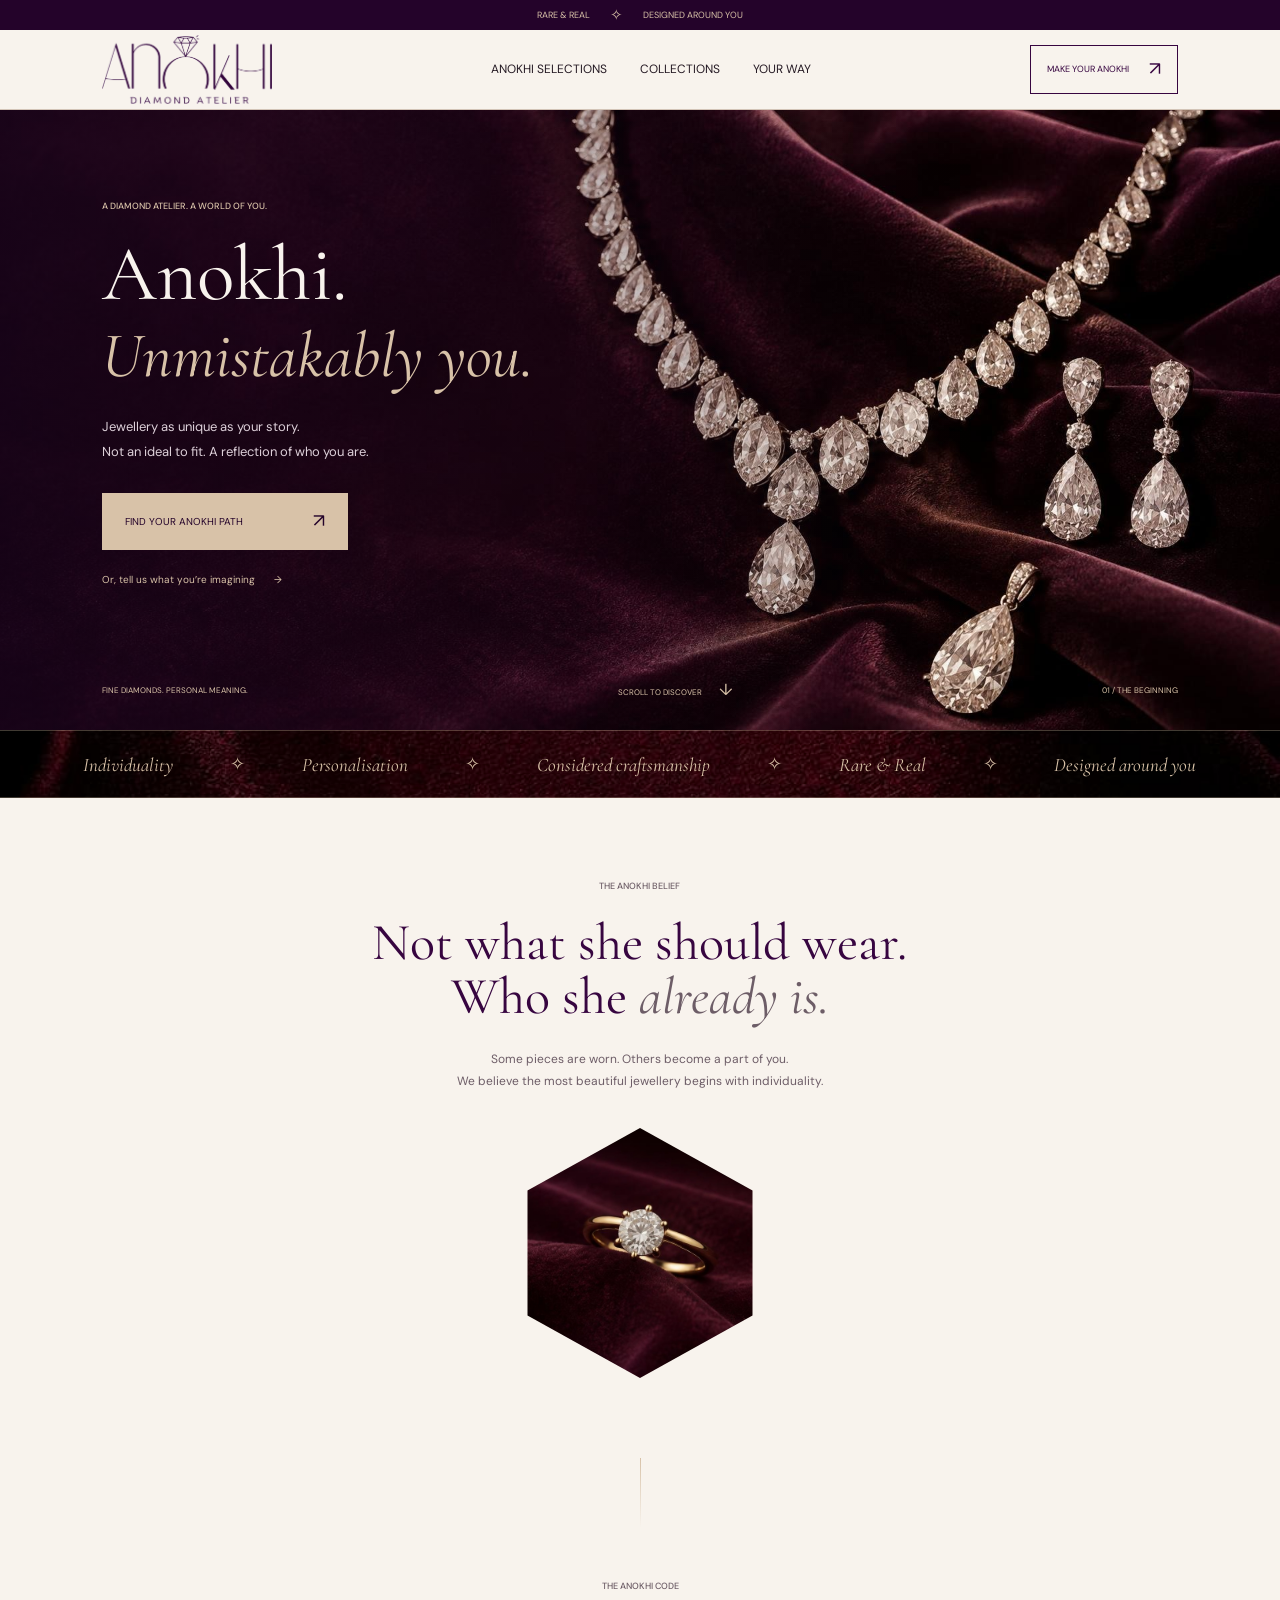
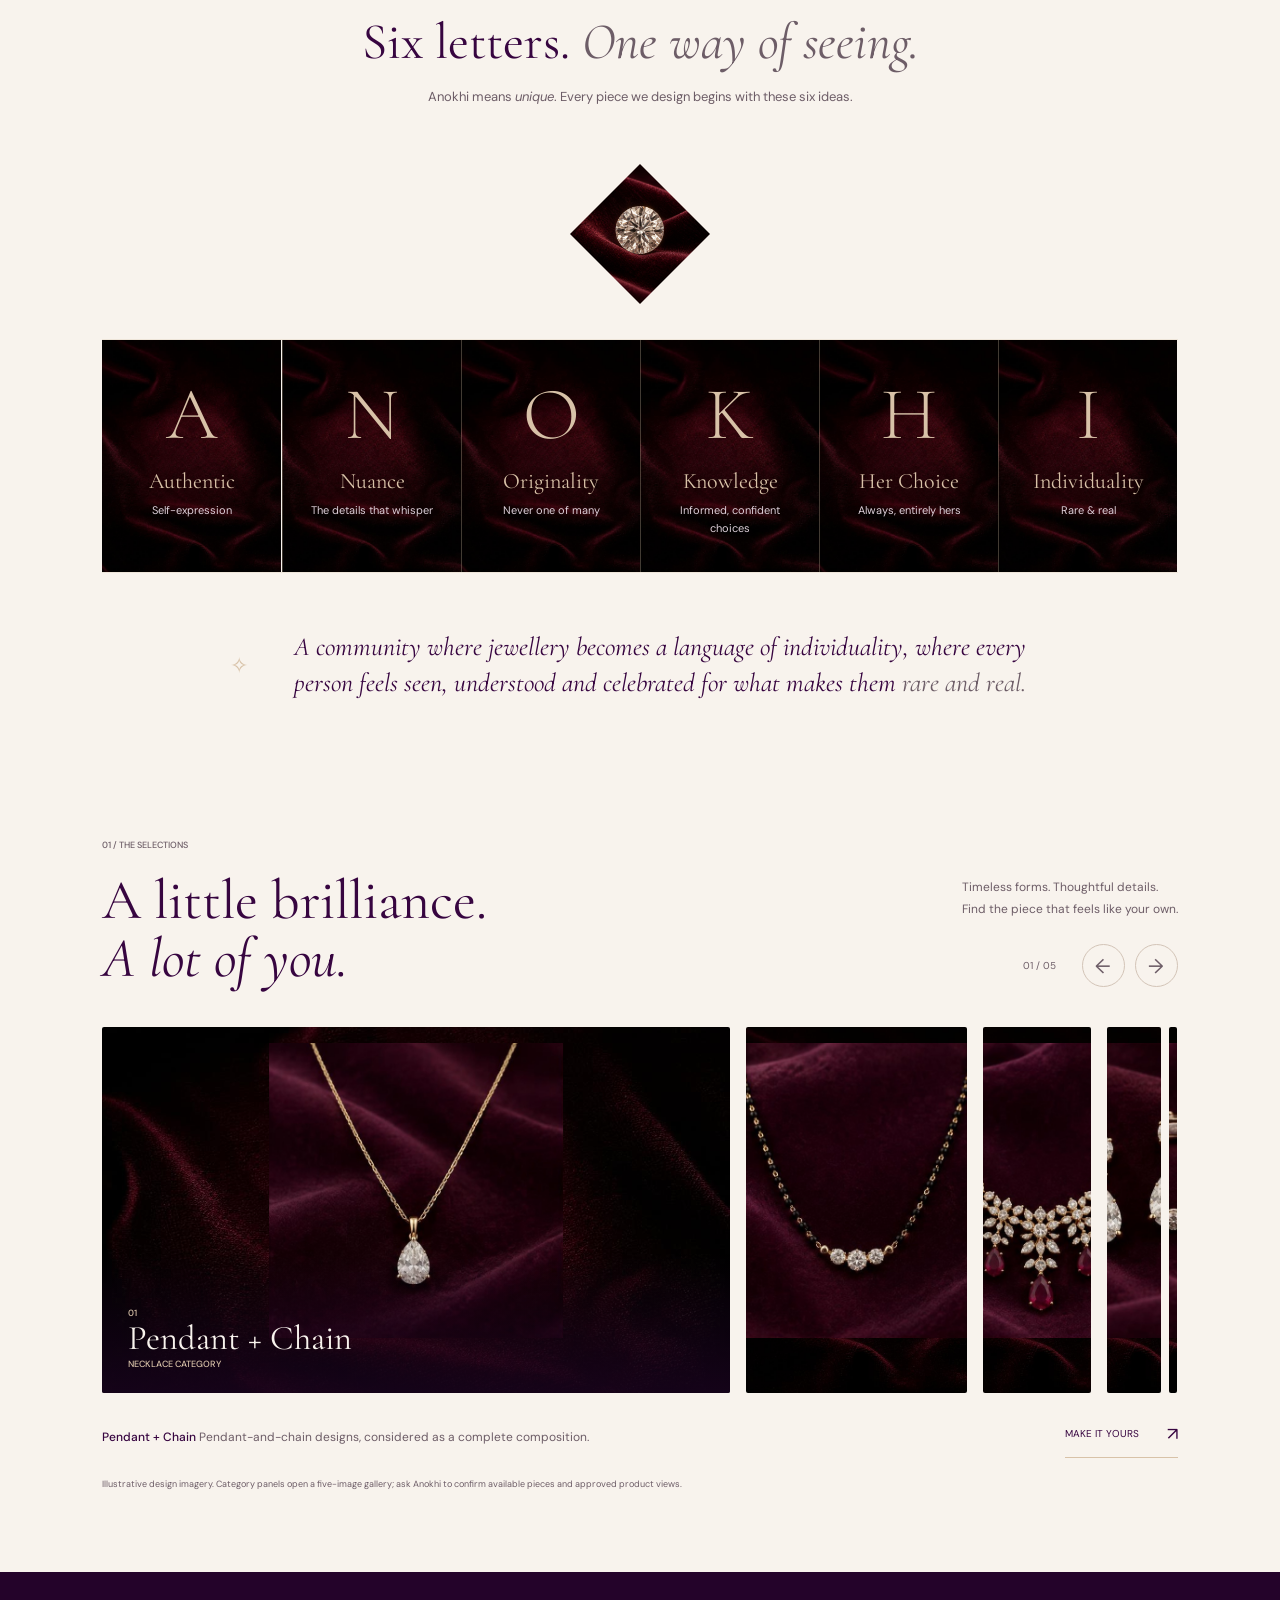
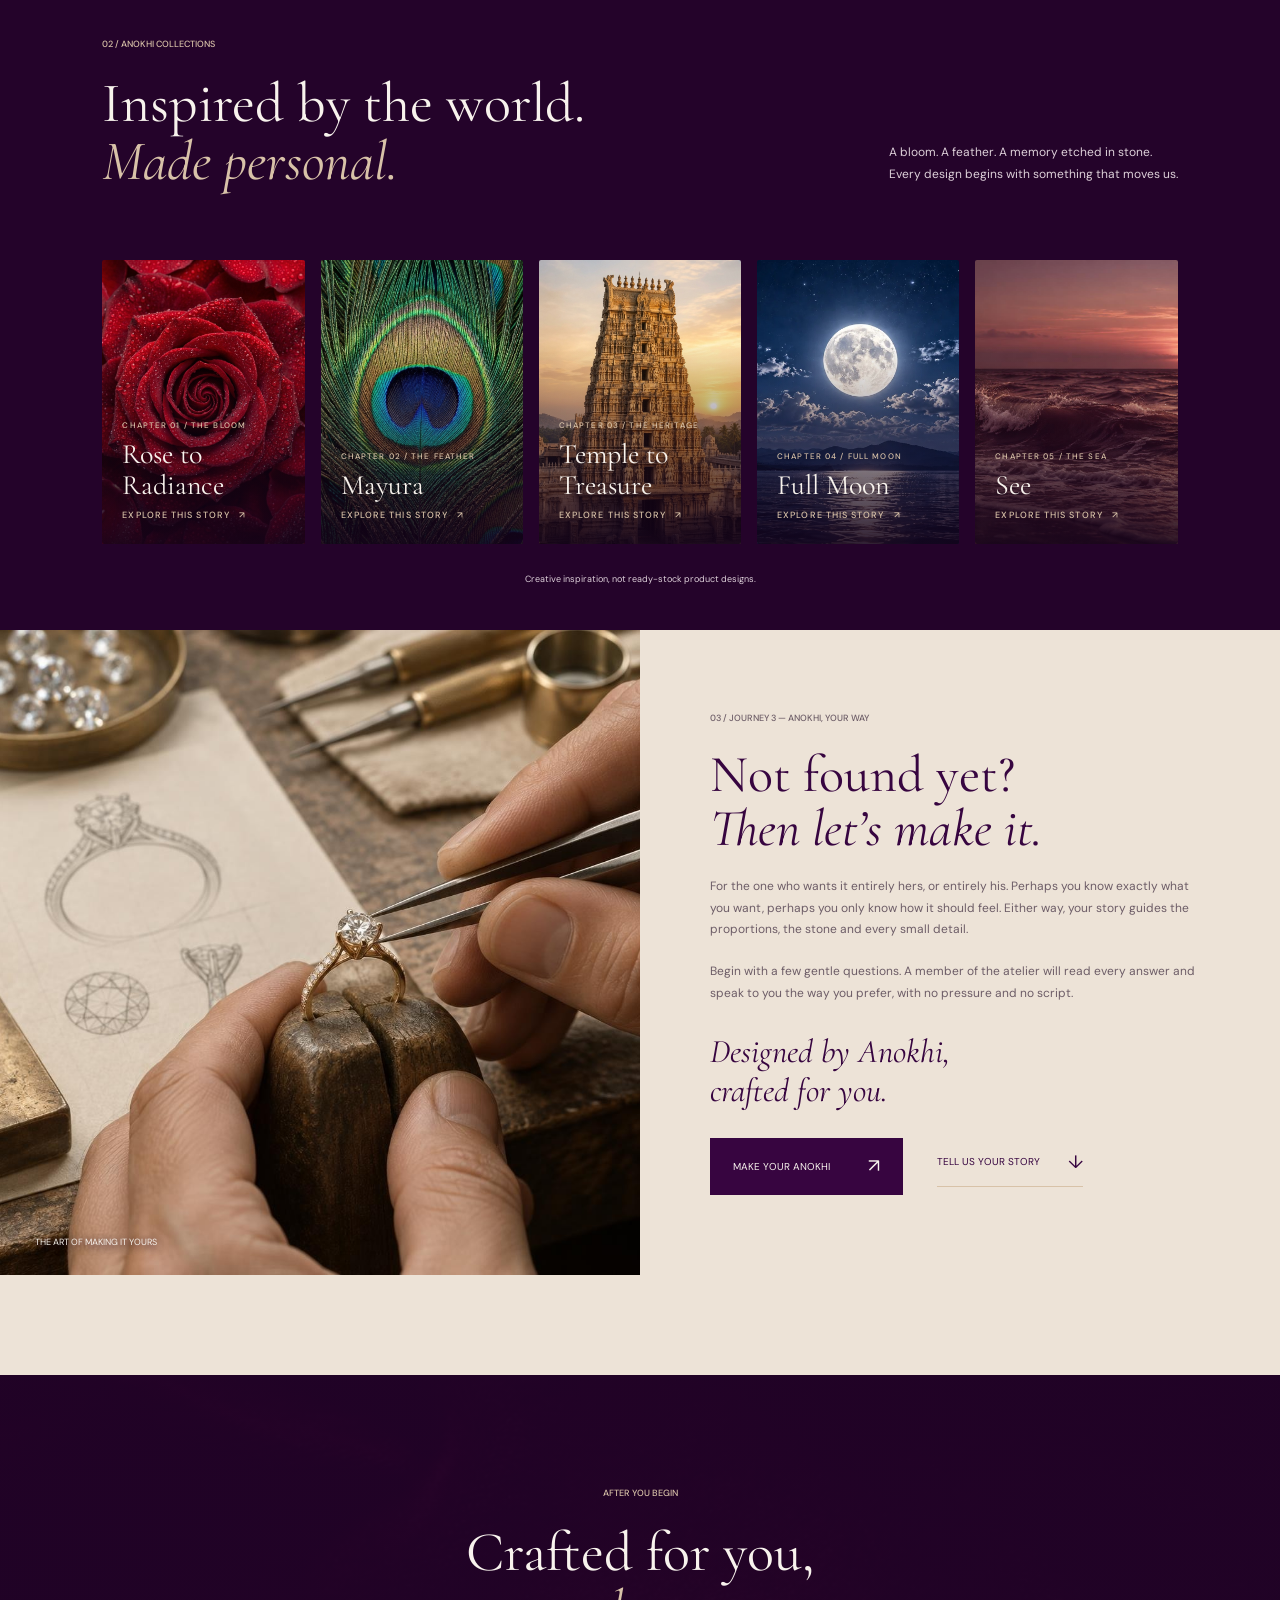
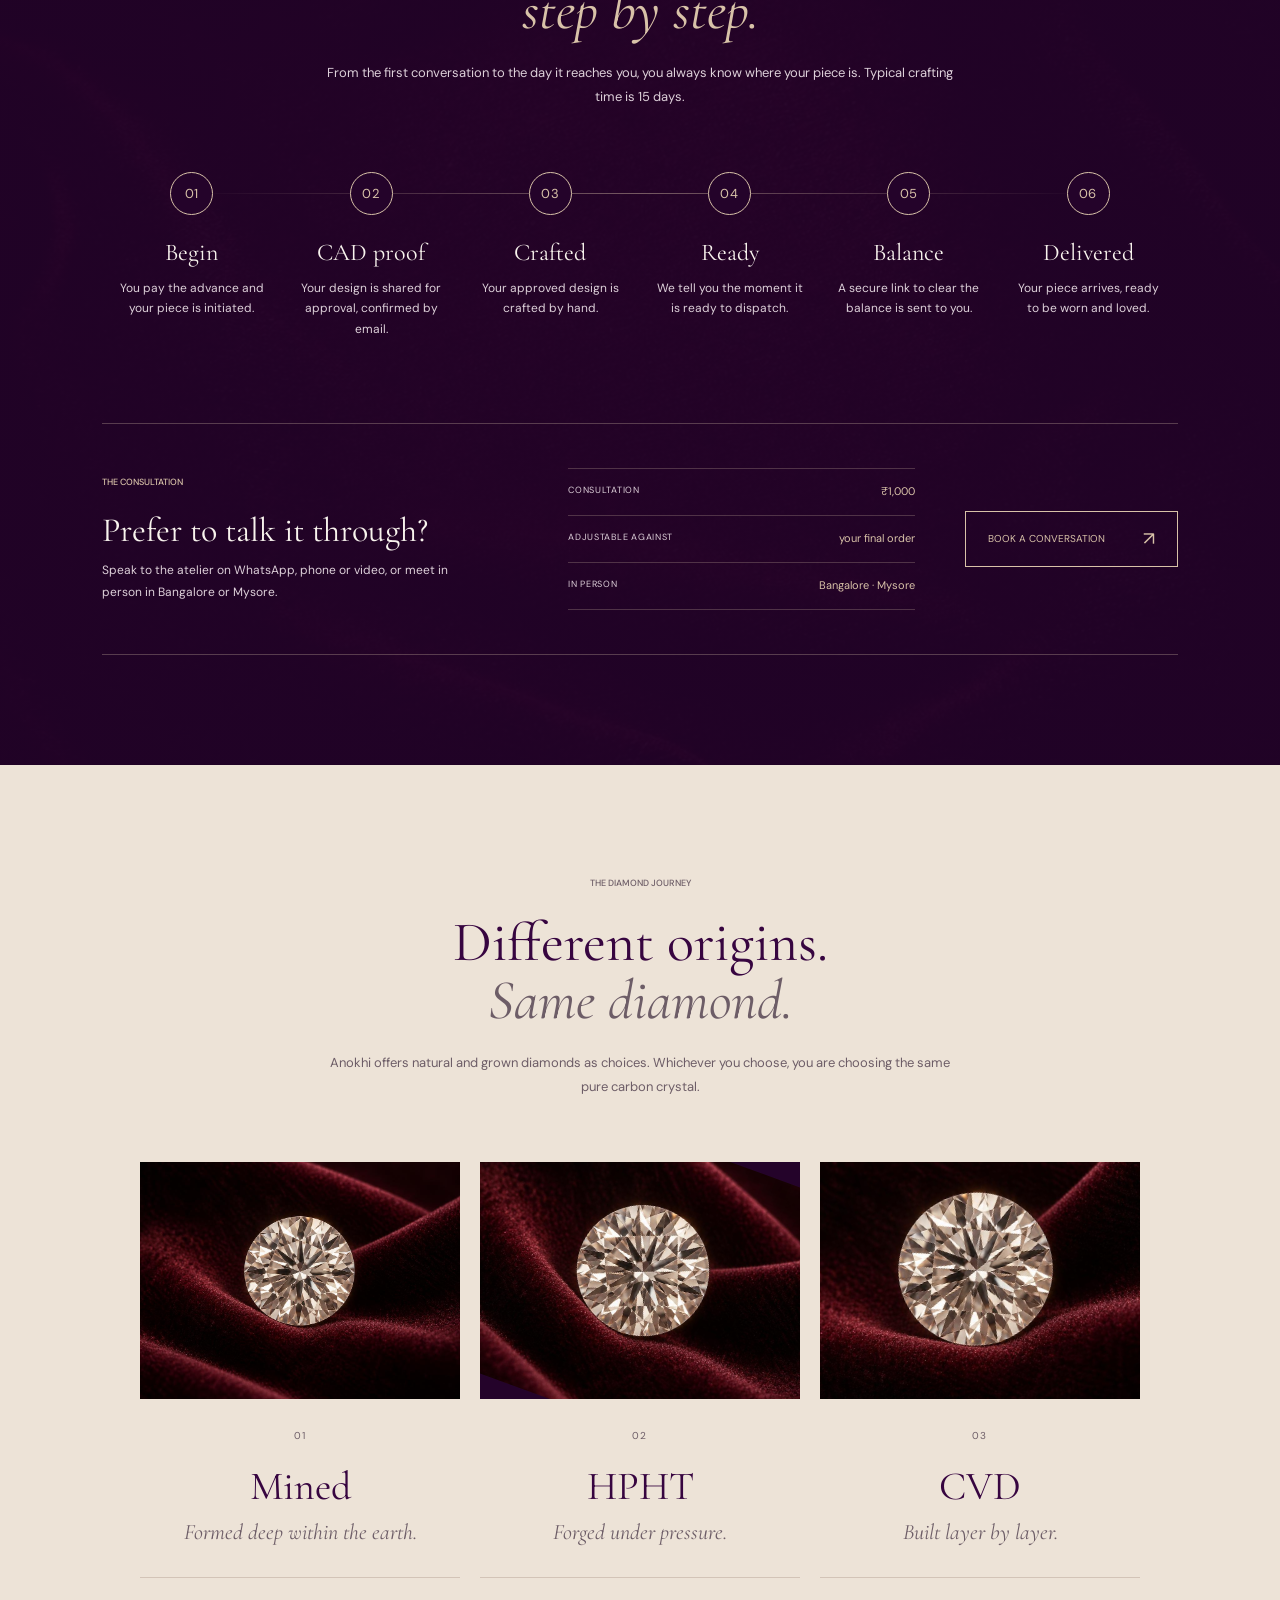
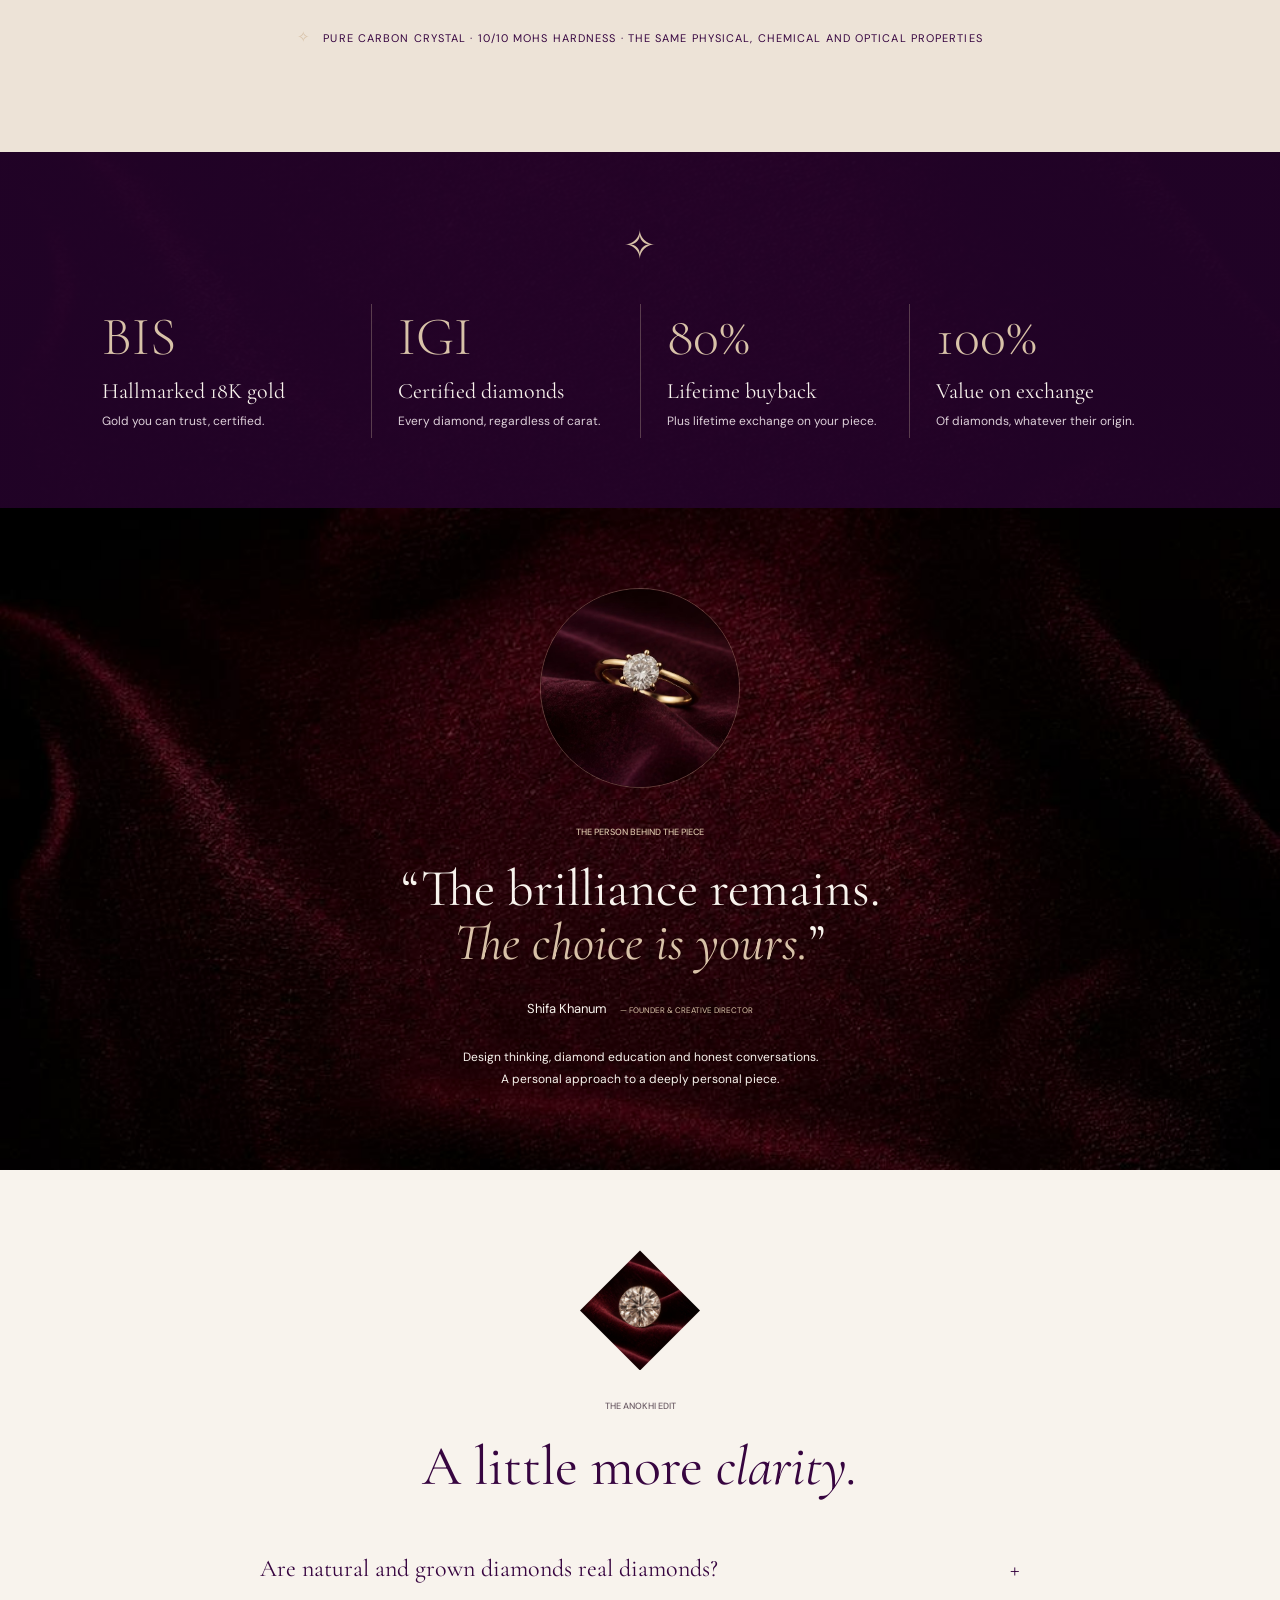
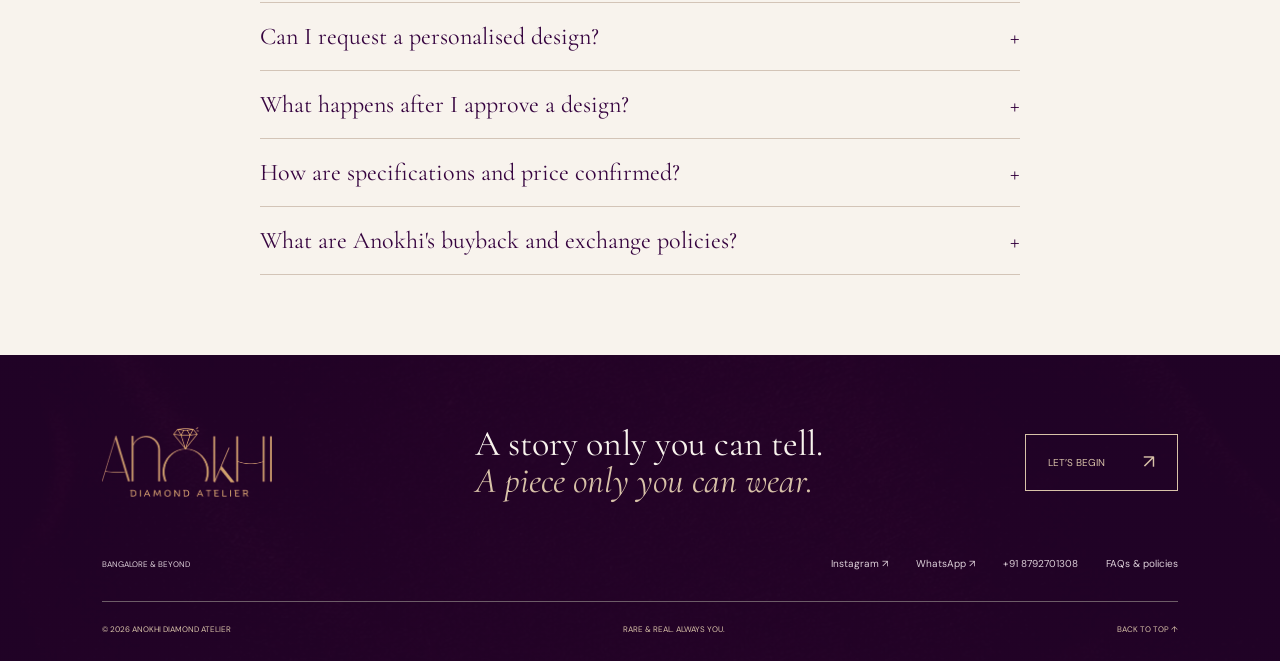
==== index.html @ 0cb283ee "Initial commit" ====
<!DOCTYPE html>
<html lang="en">
<head>
  <meta charset="utf-8"/>
  <meta content="width=device-width,initial-scale=1" name="viewport"/>
  <title>Anokhi Diamond Atelier | Bespoke Diamond Jewellery in Bangalore</title>
  <meta name="description" content="Explore personalised diamond jewellery, bespoke designs and custom engagement rings in Bangalore and beyond. Discover Anokhi Selections, story-led collections or make your Anokhi."/>
  <meta property="og:title" content="Jewellery as unique as your story | Anokhi Diamond Atelier"/>
  <meta property="og:description" content="A design-led diamond atelier for personal stories, thoughtful choices and jewellery crafted for you."/>
  <meta property="og:type" content="website"/>
  <meta name="twitter:card" content="summary_large_image"/>
  <meta name="theme-color" content="#24032a"/>
  <link rel="preconnect" href="https://fonts.googleapis.com"/>
  <link rel="preconnect" href="https://fonts.gstatic.com" crossorigin/>
  <link href="https://fonts.googleapis.com/css2?family=Cormorant+Garamond:ital,wght@0,400;0,500;0,600;1,400;1,500&amp;family=DM+Sans:wght@400;500;600&amp;display=swap" rel="stylesheet"/>
  <link href="assets/favicon.svg" rel="icon" type="image/svg+xml"/>
  <link href="styles.css" rel="stylesheet"/>
  <link href="squeeze-carousel.css" rel="stylesheet"/>
  <link href="journey.css" rel="stylesheet"/>
  <link href="simple-cards.css" rel="stylesheet"/>
  <link href="line-reveal.css" rel="stylesheet"/>
  <link href="home-extras.css" rel="stylesheet"/>
  <link href="premium-details.css" rel="stylesheet"/>
  <style>
    @media(max-width:700px){.enquiry-form .form-row{grid-template-columns:1fr}}
    .panel-title{white-space:normal;max-width:calc(100% - 48px);line-height:1.02}
    .selection-detail{min-height:70vh}
    .selection-detail h1{font:400 clamp(42px,6vw,72px)/1 var(--display);color:var(--plum);margin:22px 0}
    .selection-detail-copy{color:var(--muted);max-width:700px;margin-bottom:35px}
    .selection-gallery{display:flex;height:430px;gap:14px;overflow:hidden}
    .selection-gallery figure{display:flex;flex-direction:column;flex:1;min-width:0;margin:0;overflow:hidden;background:var(--beige);transition:flex .8s var(--ease)}
    .selection-gallery figure.active{flex:1.8}
    .selection-gallery-item{position:relative;display:block;flex:1;min-height:0;width:100%;height:100%;padding:0;border:0;background:var(--deep);text-align:left;overflow:hidden}
    .selection-gallery-item img{display:block;width:100%;height:100%;object-fit:cover;background:var(--deep);transition:transform 1s var(--ease)}
    .selection-gallery-item:hover img{transform:scale(1.045)}
    .selection-gallery figcaption{padding:10px 12px;color:var(--muted);font-size:9px;line-height:1.4;background:var(--beige)}
    .selection-detail .image-note{max-width:800px;margin:24px 0}
    .category-detail-actions{display:flex;gap:18px;align-items:center;flex-wrap:wrap;margin-top:28px}
    .story-image.far-next{transform:translate(42%,7%) rotate(18deg) scale(.72);z-index:1;opacity:.35}
    .story-image.far-previous{transform:translate(-42%,7%) rotate(-18deg) scale(.72);z-index:1;opacity:.35}
    .selection-detail-view .announcement,.selection-detail-view .header nav,.selection-detail-view .header .nav-cta,.selection-detail-view .header .menu-button,.selection-detail-view .footer{display:none!important}
    .selection-detail-view #main>:not(#selection-detail){display:none!important}
    .selection-detail-view .header{position:relative}
    @media(max-width:1000px){.selection-gallery{height:350px;gap:10px}}
    @media(max-width:700px){.selection-gallery{height:370px;gap:7px}.selection-gallery figure.active{flex:4}.selection-gallery figure:not(.active) figcaption{display:none}.selection-gallery figcaption{padding:8px;font-size:8px}.jewel-panel:not(.active) .panel-title{font-size:12px;white-space:nowrap;max-width:none}.story-image.far-next{transform:translate(43%,5%) rotate(16deg) scale(.68)}.story-image.far-previous{transform:translate(-43%,5%) rotate(-16deg) scale(.68)}}
  </style>
  <script defer src="script.js"></script>
  <script defer src="line-reveal.js"></script>
  <script type="application/ld+json">
    {
      "@context": "https://schema.org",
      "@type": "JewelryStore",
      "name": "Anokhi Diamond Atelier",
      "description": "Personalised diamond jewellery, bespoke design and thoughtful craftsmanship.",
      "areaServed": ["Bangalore", "India"],
      "telephone": "+91 8792701308",
      "sameAs": ["https://instagram.com/anokhi_diamond_atelier"]
    }
  </script>
<script>document.documentElement.classList.add('js')</script></head>
<body>
  <a class="skip-link" href="#main">Skip to content</a>
  <div class="announcement">RARE &amp; REAL <span>✧</span> DESIGNED AROUND YOU</div>
  <header class="header">
    <a aria-label="Anokhi Diamond Atelier home" class="wordmark" href="#home">
      <img alt="Anokhi Diamond Atelier" height="70" src="assets/logo-plum.png" width="170"/>
    </a>
    <nav aria-label="Main navigation" id="navigation">
      <a href="#selections">Anokhi Selections</a>
      <a href="#stories">Collections</a>
      <a href="#personalisation">Your Way</a>
    </nav>
    <a class="button button-outline nav-cta" href="#journey-form">Make Your Anokhi <span>↗</span></a>
    <button aria-controls="navigation" aria-expanded="false" aria-label="Open menu" class="icon-button menu-button">☰</button>
  </header>

  <main id="main">
    <section class="hero" id="home">
      <img alt="Diamond jewellery on rich plum velvet" class="hero-photo" fetchpriority="high" height="1024" src="assets/banner.jpg" width="1920"/>
      <div class="hero-content">
        <p class="eyebrow">A DIAMOND ATELIER. A WORLD OF YOU.</p>
        <h1>Anokhi.<br/><em>Unmistakably you.</em></h1>
        <p class="hero-description">Jewellery as unique as your story.<br/>Not an ideal to fit. A reflection of who you are.</p>
        <a class="button button-filled" href="#selections">Find your Anokhi path <span>↗</span></a>
        <a class="hero-secondary" href="#journey-form">Or, tell us what you’re imagining <span>→</span></a>
      </div>
      <div class="hero-bottom">
        <span>FINE DIAMONDS. PERSONAL MEANING.</span>
        <a href="#belief">SCROLL TO DISCOVER <span>↓</span></a>
        <span>01 / THE BEGINNING</span>
      </div>
    </section>

    <div class="values-band">
      <span>Individuality</span><i>✧</i><span>Personalisation</span><i>✧</i>
      <span>Considered craftsmanship</span><i>✧</i><span>Rare &amp; Real</span>
      <i>✧</i><span>Designed around you</span>
    </div>

    <section class="belief section" id="belief" data-line-reveal>
      <p class="eyebrow" data-lr style="--i:0">THE ANOKHI BELIEF</p>
      <h2><span class="belief-line" data-lr style="--i:1">Not what she should wear.</span><span class="belief-line" data-lr style="--i:2">Who she <em>already is.</em></span></h2>
      <p><span class="belief-line" data-lr style="--i:3">Some pieces are worn. Others become a part of you.</span><span class="belief-line" data-lr style="--i:4">We believe the most beautiful jewellery begins with individuality.</span></p>
      <span aria-hidden="true" class="small-diamond" data-lr style="--i:5">◇</span>
      <figure class="belief-jewel" data-lr style="--i:6"><img src="assets/selection-ring.jpg" width="634" height="634" alt="A solitaire diamond held in warm gold, on velvet" loading="lazy"/></figure>
    </section>

    <section class="anokhi-code" id="code" data-line-reveal aria-labelledby="code-title">
      <div class="code-head">
        <p class="eyebrow" data-lr style="--i:0">THE ANOKHI CODE</p>
        <h3 id="code-title" data-lr style="--i:1">Six letters. <em>One way of seeing.</em></h3>
        <p data-lr style="--i:2">Anokhi means <em>unique</em>. Every piece we design begins with these six ideas.</p>
      </div>
      <div class="code-facet" aria-hidden="true" data-lr style="--i:3"><img src="assets/diamond-study.jpg" width="1024" height="1024" alt="" loading="lazy"/></div>
      <ol class="code-grid">
        <li data-lr style="--i:4"><b>A</b><h4>Authentic</h4><span>Self-expression</span></li>
        <li data-lr style="--i:5"><b>N</b><h4>Nuance</h4><span>The details that whisper</span></li>
        <li data-lr style="--i:6"><b>O</b><h4>Originality</h4><span>Never one of many</span></li>
        <li data-lr style="--i:7"><b>K</b><h4>Knowledge</h4><span>Informed, confident choices</span></li>
        <li data-lr style="--i:8"><b>H</b><h4>Her Choice</h4><span>Always, entirely hers</span></li>
        <li data-lr style="--i:9"><b>I</b><h4>Individuality</h4><span>Rare &amp; real</span></li>
      </ol>
      <div class="code-vision" data-lr style="--i:11">
        <span aria-hidden="true">✧</span>
        <p>A community where jewellery becomes a language of individuality, where every person feels seen, understood and celebrated for what makes them <em>rare and real.</em></p>
      </div>
    </section>

    <section class="section selections" id="selections">
      <div class="section-heading reveal">
        <div><p class="eyebrow">01 / THE SELECTIONS</p><h2>A little brilliance.<br/><em>A lot of you.</em></h2></div>
        <div class="section-aside">
          <p>Timeless forms. Thoughtful details.<br/>Find the piece that feels like your own.</p>
          <div class="gallery-controls">
            <span id="selection-count">01 / 05</span>
            <button aria-label="Previous jewellery selection" class="icon-button" id="selection-prev">←</button>
            <button aria-label="Next jewellery selection" class="icon-button" id="selection-next">→</button>
          </div>
        </div>
      </div>
      <div class="reveal" id="selection-carousel" aria-label="Anokhi jewellery categories"></div>
      <div aria-hidden="true" class="squeeze-gallery" hidden></div>
      <div class="selection-description">
        <p aria-live="polite"><strong id="selection-title">Pendant + Chain</strong> <span id="selection-description">Pendant-and-chain designs, considered as a complete composition.</span></p>
        <a class="text-link" href="#journey-form" id="selection-enquiry">Make it yours <span>↗</span></a>
      </div>
      <p class="image-note">Illustrative design imagery. Category panels open a five-image gallery; ask Anokhi to confirm available pieces and approved product views.</p>
    </section>

    <section aria-labelledby="selection-detail-title" class="section selection-detail" hidden id="selection-detail">
      <a class="text-link" href="index.html#selections">← Back to Anokhi Selections</a>
      <p class="eyebrow" id="selection-detail-eyebrow">ANOKHI SELECTIONS / CATEGORY</p>
      <h1 id="selection-detail-title">Explore the collection</h1>
      <p class="selection-detail-copy" id="selection-detail-copy"></p>
      <div class="gallery-controls selection-gallery-controls">
        <span id="selection-image-count">01 / 05</span>
        <button aria-label="Previous category image" class="icon-button" id="selection-image-prev">←</button>
        <button aria-label="Next category image" class="icon-button" id="selection-image-next">→</button>
      </div>
      <div aria-label="Five illustrative category images" class="selection-gallery" id="selection-gallery"></div>
    </section>

    <section class="stories section" id="stories">
      <div class="story-intro reveal">
        <div><p class="eyebrow">02 / ANOKHI COLLECTIONS</p><h2>Inspired by the world.<br/><em>Made personal.</em></h2></div>
        <p>A bloom. A feather. A memory etched in stone.<br/>Every design begins with something that moves us.</p>
      </div>
      <div class="collection-cards reveal">
        <a aria-label="Read Rose to Radiance" class="collection-card" href="rose.html"><img alt="Crimson rose with velvet petals and dew drops" loading="lazy" src="assets/rose.jpg"/><span class="collection-card-text"><i>CHAPTER 01 / THE BLOOM</i><b>Rose to Radiance</b><em>Explore this story <u>↗</u></em></span></a>
        <a aria-label="Read Mayura" class="collection-card" href="mayura.html"><img alt="Emerald, teal and gold peacock feather" loading="lazy" src="assets/peacock.jpg"/><span class="collection-card-text"><i>CHAPTER 02 / THE FEATHER</i><b>Mayura</b><em>Explore this story <u>↗</u></em></span></a>
        <a aria-label="Read Temple to Treasure" class="collection-card" href="temple.html"><img alt="Intricately carved South Indian temple at sunrise" loading="lazy" src="assets/temple.jpg"/><span class="collection-card-text"><i>CHAPTER 03 / THE HERITAGE</i><b>Temple to Treasure</b><em>Explore this story <u>↗</u></em></span></a>
        <a aria-label="Read Full Moon" class="collection-card" href="moonlight.html"><img alt="A luminous full moon above moonlit clouds and a silver lake" loading="lazy" src="assets/moonlight-card.jpg"/><span class="collection-card-text"><i>CHAPTER 04 / FULL MOON</i><b>Full Moon</b><em>Explore this story <u>↗</u></em></span></a>
        <a aria-label="Read See" class="collection-card" href="see.html"><img alt="Rolling ocean waves in the Anokhi plum twilight palette" loading="lazy" src="assets/sea-waves.jpg"/><span class="collection-card-text"><i>CHAPTER 05 / THE SEA</i><b>See</b><em>Explore this story <u>↗</u></em></span></a>
      </div>
      <p class="image-note">Creative inspiration, not ready-stock product designs.</p>
    </section>

    <section class="journey" id="personalisation" aria-labelledby="journey-title">
      <div class="journey-intro">
        <div class="journey-photo reveal">
          <img alt="Jeweller setting a diamond by hand beside a ring design sketch" height="1024" loading="lazy" src="assets/craft.jpg" width="1024"/>
          <span>THE ART OF MAKING IT YOURS</span>
        </div>
        <div class="journey-copy reveal" id="craft">
          <p class="eyebrow">03 / JOURNEY 3 — ANOKHI, YOUR WAY</p>
          <h2 id="journey-title">Not found yet?<br/><em>Then let’s make it.</em></h2>
          <p>For the one who wants it entirely hers, or entirely his. Perhaps you know exactly what you want, perhaps you only know how it should feel. Either way, your story guides the proportions, the stone and every small detail.</p>
          <p>Begin with a few gentle questions. A member of the atelier will read every answer and speak to you the way you prefer, with no pressure and no script.</p>
          <div class="craft-signature">Designed by Anokhi,<br/>crafted for you.</div>
          <div class="journey-actions">
            <a class="button button-filled" href="#journey-form">Make Your Anokhi <span>↗</span></a>
            <a class="text-link" href="#journey-form">Tell Us Your Story <span>↓</span></a>
          </div>
        </div>
      </div>

      <div class="journey-modal" id="journey-modal" hidden>
        <div class="journey-modal-panel" role="dialog" aria-modal="true" aria-label="Make Your Anokhi" tabindex="-1">
          <button aria-label="Close" class="journey-close" id="journey-close" type="button">×</button>
          <form class="journey-form" id="journey-form" novalidate aria-label="Make Your Anokhi">
        <header class="jf-head">
          <p class="eyebrow">TELL US A LITTLE ABOUT WHAT YOU’RE IMAGINING…</p>
          <ol class="jf-progress" aria-hidden="true"><li class="on"></li><li></li><li></li><li></li></ol>
          <p class="jf-step-label" id="jf-step-label" aria-live="polite">Step 1 of 4</p>
        </header>

        <fieldset class="jf-step" data-step="1">
          <legend>What are you looking for?</legend>
          <p class="jf-hint">Choose whatever feels closest. There are no wrong answers.</p>
          <div class="jf-group"><p class="jf-q">Which category are you exploring?</p>
            <div class="chips" role="radiogroup">
              <label class="chip"><input type="radio" name="category" value="Ring"/><span>Ring</span></label>
              <label class="chip"><input type="radio" name="category" value="Earrings"/><span>Earrings</span></label>
              <label class="chip"><input type="radio" name="category" value="Necklace"/><span>Necklace</span></label>
              <label class="chip"><input type="radio" name="category" value="Pendant"/><span>Pendant</span></label>
              <label class="chip"><input type="radio" name="category" value="Bracelet"/><span>Bracelet</span></label>
              <label class="chip"><input type="radio" name="category" value="Bangle"/><span>Bangle</span></label>
              <label class="chip"><input type="radio" name="category" value="Mangalsutra"/><span>Mangalsutra</span></label>
              <label class="chip"><input type="radio" name="category" value="Other"/><span>Other</span></label>
            </div></div>
          <div class="jf-group"><p class="jf-q">What is the occasion?</p>
            <div class="chips" role="radiogroup">
              <label class="chip"><input type="radio" name="occasion" value="Self"/><span>Self</span></label>
              <label class="chip"><input type="radio" name="occasion" value="Engagement"/><span>Engagement</span></label>
              <label class="chip"><input type="radio" name="occasion" value="Wedding"/><span>Wedding</span></label>
              <label class="chip"><input type="radio" name="occasion" value="Anniversary"/><span>Anniversary</span></label>
              <label class="chip"><input type="radio" name="occasion" value="Birthday"/><span>Birthday</span></label>
              <label class="chip"><input type="radio" name="occasion" value="Gifting"/><span>Gifting</span></label>
              <label class="chip"><input type="radio" name="occasion" value="Milestone"/><span>Milestone</span></label>
              <label class="chip"><input type="radio" name="occasion" value="Just Because"/><span>Just Because</span></label>
              <label class="chip"><input type="radio" name="occasion" value="Other"/><span>Other</span></label>
            </div></div>
          <div class="jf-group"><p class="jf-q">What style speaks to you?</p>
            <div class="chips" role="radiogroup">
              <label class="chip"><input type="radio" name="style" value="Minimal"/><span>Minimal</span></label>
              <label class="chip"><input type="radio" name="style" value="Classic"/><span>Classic</span></label>
              <label class="chip"><input type="radio" name="style" value="Statement"/><span>Statement</span></label>
              <label class="chip"><input type="radio" name="style" value="Contemporary"/><span>Contemporary</span></label>
              <label class="chip"><input type="radio" name="style" value="Personalised"/><span>Personalised</span></label>
              <label class="chip"><input type="radio" name="style" value="Unsure"/><span>Unsure</span></label>
            </div></div>
        </fieldset>

        <fieldset class="jf-step" data-step="2">
          <legend>The stones, and the story</legend>
          <p class="jf-hint">Everything here is optional. Share only what you’d like to.</p>
          <div class="jf-group"><p class="jf-q">Diamond preference</p>
            <div class="chips" role="radiogroup">
              <label class="chip"><input type="radio" name="diamond" value="Natural"/><span>Natural</span></label>
              <label class="chip"><input type="radio" name="diamond" value="Grown"/><span>Grown</span></label>
              <label class="chip"><input type="radio" name="diamond" value="Open to guidance"/><span>Open to guidance</span></label>
            </div></div>
          <div class="jf-row">
            <label>Gemstone preference (optional)
              <select name="gemstone"><option value="">No preference yet</option><option>Ruby</option><option>Emerald</option><option>Sapphire</option><option>Amethyst</option><option>Citrine</option><option>Garnet</option><option>Peridot</option><option>Topaz</option><option>Aquamarine</option><option>Tourmaline</option><option>Tanzanite</option><option>Moonstone</option><option>Pearl</option><option>Coral</option><option>Opal</option><option>Turquoise</option><option>Lapis Lazuli</option><option>Spinel</option><option>Zircon</option><option>Other</option></select>
            </label>
            <label>Approximate budget (optional)
              <input maxlength="120" name="budget" placeholder="A range is enough, or ‘prefer to discuss’"/>
            </label>
          </div>
          <label>Tell us your story (optional)
            <textarea maxlength="1200" name="story" placeholder="A feeling, a first idea, a moment worth holding…" rows="4"></textarea>
          </label>
        </fieldset>

        <fieldset class="jf-step" data-step="3">
          <legend>When, and how shall we talk?</legend>
          <p class="jf-hint">So the atelier can plan your piece and reach you the way you like.</p>
          <label>When do you need it?
            <select name="timeline"><option>Flexible</option><option>As soon as possible</option><option>Within 1 month</option><option>1–3 months</option><option>3–6 months</option><option>More than 6 months</option></select>
          </label>
          <div class="jf-group"><p class="jf-q">How would you like to speak to us?</p>
            <div class="chips" role="radiogroup">
              <label class="chip"><input type="radio" name="consultation" value="WhatsApp" checked/><span>WhatsApp</span></label>
              <label class="chip"><input type="radio" name="consultation" value="Phone"/><span>Phone</span></label>
              <label class="chip"><input type="radio" name="consultation" value="Video"/><span>Video</span></label>
              <label class="chip"><input type="radio" name="consultation" value="In-person (Bangalore or Mysore)"/><span>In-person</span></label>
            </div></div>
        </fieldset>

        <fieldset class="jf-step" data-step="4">
          <legend>And where do we find you?</legend>
          <p class="jf-hint">Only so we can reply personally. Nothing is stored on this page.</p>
          <div class="jf-row">
            <label>Your name<input autocomplete="name" maxlength="100" name="name" placeholder="Your name" required/></label>
            <label>Phone / WhatsApp<input autocomplete="tel" maxlength="30" name="phone" placeholder="+91" required type="tel"/></label>
          </div>
          <label>Email (optional)<input autocomplete="email" maxlength="200" name="email" placeholder="you@example.com" type="email"/></label>
          <label>Anything else we should know? (optional)
            <textarea maxlength="1200" name="extra" placeholder="Personal context, preferences, questions…" rows="3"></textarea>
          </label>
        </fieldset>

        <div class="jf-nav">
          <button class="button button-outline" id="jf-back" type="button" hidden>← Back</button>
          <button class="button button-filled" id="jf-next" type="button">Continue <span>→</span></button>
          <button class="button button-filled" id="jf-submit" type="submit" hidden>Make Your Anokhi <span>↗</span></button>
        </div>
        <p class="form-note">Your answers are placed in a WhatsApp message for you to review and send. In-person consultations are available in Bangalore and Mysore.</p>
        <p id="form-status" role="status"></p>
        <a class="text-link" hidden id="send-enquiry" rel="noopener" target="_blank">Open your enquiry in WhatsApp ↗</a>
      </form>
        </div>
      </div>
    </section>

                <section class="atelier-process" id="process" aria-labelledby="process-title">
      <div class="process-head reveal">
        <p class="eyebrow">AFTER YOU BEGIN</p>
        <h2 id="process-title">Crafted for you,<br/><em>step by step.</em></h2>
        <p>From the first conversation to the day it reaches you, you always know where your piece is. Typical crafting time is 15 days.</p>
      </div>
      <ol class="process-steps">
        <li class="reveal"><b>01</b><h4>Begin</h4><p>You pay the advance and your piece is initiated.</p></li>
        <li class="reveal"><b>02</b><h4>CAD proof</h4><p>Your design is shared for approval, confirmed by email.</p></li>
        <li class="reveal"><b>03</b><h4>Crafted</h4><p>Your approved design is crafted by hand.</p></li>
        <li class="reveal"><b>04</b><h4>Ready</h4><p>We tell you the moment it is ready to dispatch.</p></li>
        <li class="reveal"><b>05</b><h4>Balance</h4><p>A secure link to clear the balance is sent to you.</p></li>
        <li class="reveal"><b>06</b><h4>Delivered</h4><p>Your piece arrives, ready to be worn and loved.</p></li>
      </ol>
      <div class="consult-card reveal">
        <div>
          <p class="eyebrow">THE CONSULTATION</p>
          <h3>Prefer to talk it through?</h3>
          <p>Speak to the atelier on WhatsApp, phone or video, or meet in person in Bangalore or Mysore.</p>
        </div>
        <ul>
          <li><span>Consultation</span><b>₹1,000</b></li>
          <li><span>Adjustable against</span><b>your final order</b></li>
          <li><span>In person</span><b>Bangalore · Mysore</b></li>
        </ul>
        <a class="button button-outline" href="#journey-form">Book a conversation <span>↗</span></a>
      </div>
    </section>

    <section class="diamond-origins-section" id="diamonds" aria-labelledby="origins-title">
      <div class="origins-head reveal">
        <p class="eyebrow">THE DIAMOND JOURNEY</p>
        <h2 id="origins-title">Different origins.<br/><em>Same diamond.</em></h2>
        <p>Anokhi offers natural and grown diamonds as choices. Whichever you choose, you are choosing the same pure carbon crystal.</p>
      </div>
      <div class="origins-grid">
        <article class="reveal"><div class="origin-jewel"><img src="assets/diamond-study.jpg" width="1024" height="1024" alt="Brilliant-cut diamond on burgundy velvet" loading="lazy"/></div><span>01</span><h4>Mined</h4><p>Formed deep within the earth.</p></article>
        <article class="reveal"><div class="origin-jewel"><img src="assets/diamond-study.jpg" width="1024" height="1024" alt="Brilliant-cut diamond on burgundy velvet" loading="lazy"/></div><span>02</span><h4>HPHT</h4><p>Forged under pressure.</p></article>
        <article class="reveal"><div class="origin-jewel"><img src="assets/diamond-study.jpg" width="1024" height="1024" alt="Brilliant-cut diamond on burgundy velvet" loading="lazy"/></div><span>03</span><h4>CVD</h4><p>Built layer by layer.</p></article>
      </div>
      <p class="origins-common reveal"><i>✧</i> Pure carbon crystal · 10/10 Mohs hardness · The same physical, chemical and optical properties</p>
    </section>

    <section class="trust-band" id="trust" aria-label="Certification and policies">
      <div class="trust-seal" aria-hidden="true">✧</div>
      <div class="trust-grid">
        <div class="reveal"><b>BIS</b><h4>Hallmarked 18K gold</h4><p>Gold you can trust, certified.</p></div>
        <div class="reveal"><b>IGI</b><h4>Certified diamonds</h4><p>Every diamond, regardless of carat.</p></div>
        <div class="reveal"><b>80%</b><h4>Lifetime buyback</h4><p>Plus lifetime exchange on your piece.</p></div>
        <div class="reveal"><b>100%</b><h4>Value on exchange</h4><p>Of diamonds, whatever their origin.</p></div>
      </div>
    </section>

<section class="section founder reveal" id="founder">
      <div class="founder-jewel"><img src="assets/selection-ring.jpg" width="634" height="634" alt="A personal expression in gold and diamond" loading="lazy"/></div>
      <p class="eyebrow">THE PERSON BEHIND THE PIECE</p>
      <h2>“The brilliance remains.<br/><em>The choice is yours.</em>”</h2>
      <p>Shifa Khanum <span>— FOUNDER &amp; CREATIVE DIRECTOR</span></p>
      <p class="founder-description">Design thinking, diamond education and honest conversations.<br/>A personal approach to a deeply personal piece.</p>
    </section>

    

    <section class="section faq reveal" id="faq">
      <div class="clarity-jewel" aria-hidden="true"><img src="assets/diamond-study.jpg" width="1024" height="1024" alt="" loading="lazy"/></div>
      <p class="eyebrow">THE ANOKHI EDIT</p>
      <h2>A little more <em>clarity.</em></h2>
      <div class="faq-list">
        <details><summary>Are natural and grown diamonds real diamonds?<span>+</span></summary><p>Yes. Both share the defining physical, chemical and optical properties of diamond. Their origins differ, and individual grading and certification remain important.</p></details>
        <details><summary>Can I request a personalised design?<span>+</span></summary><p>Yes. Start with the guided form above. Share your category, occasion, style, diamond preference, approximate budget and timeline, and the atelier can help shape a design direction around your story.</p></details>
        <details><summary>What happens after I approve a design?<span>+</span></summary><p>Anokhi shares the CAD or design proof for your approval and confirms approval by email. Your piece is then crafted for you, typically in 15 days. You receive a ready-to-dispatch update and a secure balance-payment link before delivery.</p></details>
        <details><summary>How are specifications and price confirmed?<span>+</span></summary><p>Ask for a current quote before you decide. It should confirm the product specifications, key price components, any applicable discount and tax, and the final amount. The website's design imagery is illustrative.</p></details>
        <details><summary>What are Anokhi's buyback and exchange policies?<span>+</span></summary><p>Anokhi offers lifetime buyback at 80% value and 100% value on exchange of diamonds, irrespective of diamond type, as per brand policy. Ask the atelier to confirm the terms for your piece.</p></details>
      </div>
    </section>
  </main>

  <footer class="footer">
    <div class="footer-top">
      <a aria-label="Anokhi Diamond Atelier home" class="wordmark" href="#home"><img alt="Anokhi Diamond Atelier" height="70" src="assets/logo-gold.png" width="170"/></a>
      <h2>A story only you can tell.<br/><em>A piece only you can wear.</em></h2>
      <a class="button button-outline" href="#journey-form">Let’s begin <span>↗</span></a>
    </div>
    <div class="footer-links">
      <span>BANGALORE &amp; BEYOND</span>
      <a href="https://instagram.com/anokhi_diamond_atelier" rel="noopener" target="_blank">Instagram ↗</a>
      <a href="https://wa.me/918792701308" rel="noopener" target="_blank">WhatsApp ↗</a>
      <a href="tel:+918792701308">+91 8792701308</a>
      <a href="#faq">FAQs &amp; policies</a>
    </div>
    <div class="footer-bottom">
      <span>© 2026 ANOKHI DIAMOND ATELIER</span><span>RARE &amp; REAL. ALWAYS YOU.</span><a href="#home">BACK TO TOP ↑</a>
    </div>
  </footer>
  <script src="squeeze-carousel.js"></script>
  <script>
    const categoryPicture = (src, alt, caption) => ({src, alt, caption});
    const categoryGalleries = {"pendant-chain": {"title": "Pendant + Chain", "description": "Pendant-and-chain compositions with a considered balance of proportion and light.", "images": [{"src": "assets/design-pendant-chain-1.jpg", "hover": "assets/design-pendant-chain-1-b.jpg", "alt": "Solitaire Charm — Pendant + Chain", "caption": "Solitaire Charm", "price": "28,500"}, {"src": "assets/design-pendant-chain-2.jpg", "hover": "assets/design-pendant-chain-2-b.jpg", "alt": "Floral Cluster — Pendant + Chain", "caption": "Floral Cluster", "price": "34,900"}, {"src": "assets/design-pendant-chain-3.jpg", "hover": "assets/design-pendant-chain-3-b.jpg", "alt": "Emerald Drop — Pendant + Chain", "caption": "Emerald Drop", "price": "46,500"}, {"src": "assets/design-pendant-chain-4.jpg", "hover": "assets/design-pendant-chain-4-b.jpg", "alt": "Infinity — Pendant + Chain", "caption": "Infinity", "price": "39,900"}, {"src": "assets/design-pendant-chain-5.jpg", "hover": "assets/design-pendant-chain-5-b.jpg", "alt": "Halo Pendant — Pendant + Chain", "caption": "Halo Pendant", "price": "42,500"}]}, "minimal-necklace": {"title": "Minimal Necklace / Mangalsutra", "description": "Minimal necklaces and mangalsutra designs, with the details kept personal.", "images": [{"src": "assets/design-minimal-necklace-1.jpg", "hover": "assets/design-minimal-necklace-1-b.jpg", "alt": "Classic Solitaire — Minimal Necklace / Mangalsutra", "caption": "Classic Solitaire", "price": "32,500"}, {"src": "assets/design-minimal-necklace-2.jpg", "hover": "assets/design-minimal-necklace-2-b.jpg", "alt": "Floral Motif — Minimal Necklace / Mangalsutra", "caption": "Floral Motif", "price": "38,500"}, {"src": "assets/design-minimal-necklace-3.jpg", "hover": "assets/design-minimal-necklace-3-b.jpg", "alt": "Infinity Design — Minimal Necklace / Mangalsutra", "caption": "Infinity Design", "price": "41,500"}, {"src": "assets/design-minimal-necklace-4.jpg", "hover": "assets/design-minimal-necklace-4-b.jpg", "alt": "Geometric Pendant — Minimal Necklace / Mangalsutra", "caption": "Geometric Pendant", "price": "44,900"}, {"src": "assets/design-minimal-necklace-5.jpg", "hover": "assets/design-minimal-necklace-5-b.jpg", "alt": "Modern V Design — Minimal Necklace / Mangalsutra", "caption": "Modern V Design", "price": "36,500"}]}, "heavier-necklace": {"title": "Heavier Necklace", "description": "Statement necklaces, composed around symmetry, stone and sculptural detail.", "images": [{"src": "assets/design-heavier-necklace-1.jpg", "hover": "assets/design-heavier-necklace-1-b.jpg", "alt": "Emerald Floral Choker — Heavier Necklace", "caption": "Emerald Floral Choker", "price": "2,85,000"}, {"src": "assets/design-heavier-necklace-2.jpg", "hover": "assets/design-heavier-necklace-2-b.jpg", "alt": "Ruby Heritage — Heavier Necklace", "caption": "Ruby Heritage", "price": "3,45,000"}, {"src": "assets/design-heavier-necklace-3.jpg", "hover": "assets/design-heavier-necklace-3-b.jpg", "alt": "Temple Inspired — Heavier Necklace", "caption": "Temple Inspired", "price": "3,15,000"}, {"src": "assets/design-heavier-necklace-4.jpg", "hover": "assets/design-heavier-necklace-4-b.jpg", "alt": "Pearl Layered Choker — Heavier Necklace", "caption": "Pearl Layered Choker", "price": "2,65,000"}, {"src": "assets/design-heavier-necklace-5.jpg", "hover": "assets/design-heavier-necklace-5-b.jpg", "alt": "Leaf Statement — Heavier Necklace", "caption": "Leaf Statement", "price": "2,25,000"}]}, "earrings": {"title": "Studs & / or Earrings", "description": "Studs and drop earrings, with beautiful balance and light in movement.", "images": [{"src": "assets/design-earrings-1.jpg", "hover": "assets/design-earrings-1-b.jpg", "alt": "Solitaire Studs — Studs & / or Earrings", "caption": "Solitaire Studs", "price": "24,500"}, {"src": "assets/design-earrings-2.jpg", "hover": "assets/design-earrings-2-b.jpg", "alt": "Floral Studs — Studs & / or Earrings", "caption": "Floral Studs", "price": "29,900"}, {"src": "assets/design-earrings-3.jpg", "hover": "assets/design-earrings-3-b.jpg", "alt": "Emerald Drops — Studs & / or Earrings", "caption": "Emerald Drops", "price": "62,500"}, {"src": "assets/design-earrings-4.jpg", "hover": "assets/design-earrings-4-b.jpg", "alt": "Pearl Jhumkas — Studs & / or Earrings", "caption": "Pearl Jhumkas", "price": "54,900"}, {"src": "assets/design-earrings-5.jpg", "hover": "assets/design-earrings-5-b.jpg", "alt": "Leaf Drops — Studs & / or Earrings", "caption": "Leaf Drops", "price": "38,500"}]}, "bracelet": {"title": "Bracelet", "description": "Bracelet silhouettes, with the setting and every small detail in focus.", "images": [{"src": "assets/design-bracelet-1.jpg", "hover": "assets/design-bracelet-1-b.jpg", "alt": "Solitaire Chain — Bracelet", "caption": "Solitaire Chain", "price": "34,500"}, {"src": "assets/design-bracelet-2.jpg", "hover": "assets/design-bracelet-2-b.jpg", "alt": "Tennis Bracelet — Bracelet", "caption": "Tennis Bracelet", "price": "78,500"}, {"src": "assets/design-bracelet-3.jpg", "hover": "assets/design-bracelet-3-b.jpg", "alt": "Emerald Line — Bracelet", "caption": "Emerald Line", "price": "96,500"}, {"src": "assets/design-bracelet-4.jpg", "hover": "assets/design-bracelet-4-b.jpg", "alt": "Infinity Bracelet — Bracelet", "caption": "Infinity Bracelet", "price": "41,900"}, {"src": "assets/design-bracelet-5.jpg", "hover": "assets/design-bracelet-5-b.jpg", "alt": "Floral Bracelet — Bracelet", "caption": "Floral Bracelet", "price": "49,500"}]}};

    const selectionOrder = ['pendant-chain','minimal-necklace','heavier-necklace','earrings','bracelet'];

    function categoryIllustration(kind, view) {
      const artwork = {
        ring: [
          '<path d="M300 690 C350 950 650 950 700 690" fill="none" stroke="#D8C2A8" stroke-width="48"/><path d="M300 690 C350 950 650 950 700 690" fill="none" stroke="#F8F3ED" stroke-width="9"/><path d="M500 375 L585 510 L500 600 L415 510 Z" fill="#C8A5AE" stroke="#D8C2A8" stroke-width="12"/>',
          '<path d="M270 700 C330 930 670 930 730 700" fill="none" stroke="#D8C2A8" stroke-width="34"/><path d="M500 400 L610 520 L500 625 L390 520 Z" fill="#EDE3D7" stroke="#D8C2A8" stroke-width="13"/><circle cx="500" cy="520" r="34" fill="#C8A5AE"/>'
        ],
        necklace: [
          '<path d="M245 330 C260 760 740 760 755 330" fill="none" stroke="#D8C2A8" stroke-width="18"/><path d="M430 650 L500 735 L570 650 L500 565 Z" fill="#C8A5AE" stroke="#D8C2A8" stroke-width="10"/><circle cx="500" cy="650" r="22" fill="#F8F3ED"/>',
          '<path d="M230 300 C270 810 730 810 770 300" fill="none" stroke="#D8C2A8" stroke-width="12"/><circle cx="500" cy="730" r="62" fill="none" stroke="#C8A5AE" stroke-width="14"/><path d="M500 625 L540 700 L500 765 L460 700 Z" fill="#D8C2A8"/>'
        ],
        bracelet: [
          '<ellipse cx="500" cy="600" rx="290" ry="170" fill="none" stroke="#D8C2A8" stroke-width="36" transform="rotate(-15 500 600)"/><ellipse cx="500" cy="600" rx="245" ry="128" fill="none" stroke="#F8F3ED" stroke-width="6" transform="rotate(-15 500 600)"/><path d="M480 370 L520 370 L550 420 L500 465 L450 420 Z" fill="#C8A5AE" stroke="#D8C2A8" stroke-width="10"/>',
          '<path d="M180 660 C330 510 670 510 820 660" fill="none" stroke="#D8C2A8" stroke-width="30" stroke-linecap="round"/><path d="M180 715 C330 565 670 565 820 715" fill="none" stroke="#F8F3ED" stroke-width="8" stroke-linecap="round"/><circle cx="320" cy="585" r="27" fill="#C8A5AE" stroke="#D8C2A8" stroke-width="8"/><circle cx="500" cy="550" r="38" fill="#EDE3D7" stroke="#D8C2A8" stroke-width="10"/><circle cx="680" cy="585" r="27" fill="#C8A5AE" stroke="#D8C2A8" stroke-width="8"/>'
        ]
      };
      const shape = (artwork[kind] || artwork.bracelet)[view % 2];
      const label = kind === 'bracelet' ? 'BRACELET DESIGN STUDY' : kind === 'ring' ? 'RING DESIGN STUDY' : 'NECKLACE DESIGN STUDY';
      const svg = `<svg xmlns="http://www.w3.org/2000/svg" viewBox="0 0 1000 1200"><defs><linearGradient id="bg" x2="0" y2="1"><stop stop-color="#370540"/><stop offset="1" stop-color="#24032A"/></linearGradient></defs><rect width="1000" height="1200" fill="url(#bg)"/><circle cx="500" cy="600" r="380" fill="none" stroke="#ffffff" stroke-opacity=".07"/><circle cx="500" cy="600" r="300" fill="none" stroke="#ffffff" stroke-opacity=".05"/>${shape}<text x="500" y="1035" text-anchor="middle" fill="#D8C2A8" font-family="Georgia,serif" font-size="31" letter-spacing="4">${label}</text><text x="500" y="1080" text-anchor="middle" fill="#F8F3ED" font-family="Arial,sans-serif" font-size="17" letter-spacing="2">ILLUSTRATIVE · NOT APPROVED CAD</text></svg>`;
      return `data:image/svg+xml;charset=utf-8,${encodeURIComponent(svg)}`;
    }

    // Selections: squeeze carousel
    const selectionMeta = [
      {slug:'pendant-chain',number:'01',category:'NECKLACE CATEGORY',form:'Pendant',image:'assets/selection-pendant.jpg',imageAlt:'Pear-shaped diamond pendant and gold chain on burgundy velvet',summary:'Pendant-and-chain designs, considered as a complete composition.'},
      {slug:'minimal-necklace',number:'02',category:'MINIMAL / MANGALSUTRA',form:'Mangalsutra',image:'assets/selection-minimal.jpg',imageAlt:'Minimal pendant and fine chain against Anokhi plum velvet',summary:'Minimal necklace and mangalsutra designs with personal details.'},
      {slug:'heavier-necklace',number:'03',category:'STATEMENT NECKLACE',form:'Necklace',image:'assets/selection-statement.jpg',imageAlt:'Statement gold and diamond necklace with ruby droplets on velvet',summary:'Heavier necklace silhouettes, symmetry and stone detail.'},
      {slug:'earrings',number:'04',category:'STUDS / EARRINGS',form:'Earrings',image:'assets/selection-earrings.jpg',imageAlt:'Diamond studs and drop earrings on plum velvet',summary:'Studs and earrings, with the form and setting in focus.'},
      {slug:'bracelet',number:'05',category:'BRACELET',form:'Bracelet',image:'assets/selection-bracelet.jpg',imageAlt:'Diamond tennis bracelet on burgundy velvet',summary:'Bracelet forms, silhouettes and detail.'}
    ].map(item => ({...item,title:categoryGalleries[item.slug].title}));
    let activeSelection = 0;
    const selectionCarousel = createSqueezeCarousel(document.querySelector('#selection-carousel'), {
      slides: selectionMeta,
      label: 'Anokhi jewellery categories',
      onIndexChange(index) {
        activeSelection = index;
        document.querySelector('#selection-count').textContent = `${String(index + 1).padStart(2,'0')} / 05`;
        document.querySelector('#selection-title').textContent = selectionMeta[index].title;
        document.querySelector('#selection-description').textContent = selectionMeta[index].summary;
      },
      onOpen(index) { window.open(`index.html?category=${selectionMeta[index].slug}`,'_blank','noopener,noreferrer'); }
    });
    document.querySelector('#selection-prev').addEventListener('click',event => { event.stopImmediatePropagation(); selectionCarousel.prev(); });
    document.querySelector('#selection-next').addEventListener('click',event => { event.stopImmediatePropagation(); selectionCarousel.next(); });
    document.querySelector('#selection-enquiry').addEventListener('click',event => {
      event.stopImmediatePropagation();
      const chip = document.querySelector(`#journey-form [name="category"][value="${selectionMeta[activeSelection].form}"]`);
      if (chip) chip.checked = true;
    });

    // Journey 3: conversational, stepped form
    (function () {
      const form = document.querySelector('#journey-form');
      const steps = Array.from(form.querySelectorAll('.jf-step'));
      const dots = Array.from(form.querySelectorAll('.jf-progress li'));
      const back = form.querySelector('#jf-back'), next = form.querySelector('#jf-next'), submit = form.querySelector('#jf-submit');
      let current = 0;
      function show(index, focus) {
        current = index;
        steps.forEach((step, i) => { step.hidden = i !== current; });
        dots.forEach((dot, i) => dot.classList.toggle('on', i <= current));
        form.querySelector('#jf-step-label').textContent = `Step ${current + 1} of ${steps.length}`;
        back.hidden = current === 0;
        next.hidden = current === steps.length - 1;
        submit.hidden = current !== steps.length - 1;
        if (focus) { const first = steps[current].querySelector('input,select,textarea'); if (first) first.focus({preventScroll:true}); form.closest('.journey-modal-panel').scrollTo({top:0,behavior:'smooth'}); }
      }
      next.addEventListener('click',() => show(Math.min(current + 1, steps.length - 1), true));
      back.addEventListener('click',() => show(Math.max(current - 1, 0), true));
      form.addEventListener('keydown',event => { if (event.key === 'Enter' && event.target.tagName === 'INPUT' && event.target.type !== 'radio' && current < steps.length - 1) { event.preventDefault(); next.click(); } });
      form.addEventListener('submit',event => {
        event.preventDefault();
        const name = form.elements.name, phone = form.elements.phone;
        if (!name.value.trim() || !phone.value.trim()) {
          show(steps.length - 1, false);
          (name.value.trim() ? phone : name).focus();
          form.querySelector('#form-status').textContent = 'Please share your name and a number so we can reach you.';
          return;
        }
        const data = new FormData(form);
        const lines = [
          ['Name', data.get('name')], ['Phone / WhatsApp', data.get('phone')], ['Email', data.get('email')],
          ['Looking for', data.get('category')], ['Occasion', data.get('occasion')], ['Style', data.get('style')],
          ['Diamond preference', data.get('diamond')], ['Gemstone preference', data.get('gemstone')],
          ['Approximate budget', data.get('budget')], ['Needed by', data.get('timeline')],
          ['Preferred conversation', data.get('consultation')], ['My story', data.get('story')], ['Anything else', data.get('extra')]
        ].filter(([, value]) => value && String(value).trim()).map(([label, value]) => `${label}: ${value}`);
        const message = `Hello Anokhi, I would like to make my Anokhi.\n\n${lines.join('\n')}`;
        const url = `https://wa.me/918792701308?text=${encodeURIComponent(message)}`;
        const link = form.querySelector('#send-enquiry');
        link.href = url; link.hidden = false;
        form.querySelector('#form-status').textContent = 'Thank you. Your story is ready. Open WhatsApp to review and send it to the atelier.';
        window.open(url,'_blank','noopener,noreferrer');
      });
      show(0,false);
    })();

    const requestedCategory = new URLSearchParams(window.location.search).get('category');
    const activeCategory = categoryGalleries[requestedCategory];
    if (activeCategory) {
      document.body.classList.add('selection-detail-view');
      document.querySelector('#selection-detail').hidden = false;
      document.querySelector('#selection-detail-title').textContent = activeCategory.title;
      document.querySelector('#selection-detail-copy').textContent = activeCategory.description;
      document.title = `${activeCategory.title} | Anokhi Diamond Atelier`;
      document.querySelectorAll('.wordmark').forEach(link => { link.href = 'index.html#home'; });
      const gallery = document.querySelector('#selection-gallery');
      const imageCount = document.querySelector('#selection-image-count');
      const galleryFigures = [];
      let activeImage = 0;
      function showCategoryImage(index) {
        activeImage = (index + galleryFigures.length) % galleryFigures.length;
        galleryFigures.forEach((item, itemIndex) => {
          const active = itemIndex === activeImage;
          item.figure.classList.toggle('active',active);
          item.button.setAttribute('aria-pressed',String(active));
        });
        imageCount.textContent = `${String(activeImage + 1).padStart(2,'0')} / 05`;
      }
      activeCategory.images.forEach((item, index) => {
        const figure = document.createElement('figure');
        const button = document.createElement('button');
        button.className = 'selection-gallery-item';
        button.type = 'button';
        button.setAttribute('aria-label',`${item.caption}, from ₹${item.price}`);
        button.setAttribute('aria-pressed',String(index === 0));
        const image = document.createElement('img');
        image.src = item.src;
        image.alt = item.alt;
        image.loading = index < 3 ? 'eager' : 'lazy';
        image.className = 'sg-base';
        const angle = document.createElement('img');
        angle.src = item.hover;
        angle.alt = '';
        angle.setAttribute('aria-hidden','true');
        angle.loading = 'lazy';
        angle.decoding = 'async';
        angle.className = 'sg-angle';
        const caption = document.createElement('figcaption');
        const num = document.createElement('span'); num.className = 'sg-num'; num.textContent = String(index + 1).padStart(2,'0');
        const title = document.createElement('span'); title.className = 'sg-name'; title.textContent = item.caption;
        const price = document.createElement('span'); price.className = 'sg-price'; price.textContent = `From ₹${item.price}`;
        caption.append(num, title, price);
        button.append(image, angle);
        figure.append(button, caption);
        gallery.append(figure);
        galleryFigures.push({figure,button});
      });
      document.querySelector('#selection-image-prev').addEventListener('click',() => showCategoryImage(activeImage - 1));
      document.querySelector('#selection-image-next').addEventListener('click',() => showCategoryImage(activeImage + 1));
      gallery.addEventListener('keydown',event => {
        if (event.key === 'ArrowRight' || event.key === 'ArrowLeft') {
          event.preventDefault();
          showCategoryImage(activeImage + (event.key === 'ArrowRight' ? 1 : -1));
          galleryFigures[activeImage].button.focus();
        }
      });
      showCategoryImage(0);
    }

    // Journey 3 form opens as a popup
    (function () {
      const modal = document.querySelector('#journey-modal');
      const panel = modal.querySelector('.journey-modal-panel');
      let lastFocus = null;
      function openForm() {
        lastFocus = document.activeElement;
        modal.hidden = false;
        document.body.classList.add('modal-open');
        requestAnimationFrame(() => modal.classList.add('open'));
        panel.scrollTop = 0;
        setTimeout(() => { const f = panel.querySelector('input:not([type=hidden]),select,textarea'); (f || panel).focus({preventScroll:true}); }, 60);
      }
      function closeForm() {
        modal.classList.remove('open');
        document.body.classList.remove('modal-open');
        setTimeout(() => { modal.hidden = true; }, 300);
        if (lastFocus && lastFocus.focus) lastFocus.focus({preventScroll:true});
        if (location.hash === '#journey-form') history.replaceState(null, '', location.pathname + location.search);
      }
      document.addEventListener('click', event => {
        const link = event.target.closest('a[href="#journey-form"]');
        if (link) { event.preventDefault(); openForm(); return; }
        if (event.target === modal || event.target.closest('#journey-close')) closeForm();
      });
      document.addEventListener('keydown', event => {
        if (modal.hidden) return;
        if (event.key === 'Escape') { event.preventDefault(); closeForm(); }
        if (event.key === 'Tab') {
          const f = [...panel.querySelectorAll('a[href],button:not([hidden]):not([disabled]),input,select,textarea')].filter(x => !x.closest('[hidden]') && x.offsetParent !== null);
          if (!f.length) return;
          const first = f[0], last = f[f.length - 1];
          if (event.shiftKey && document.activeElement === first) { event.preventDefault(); last.focus(); }
          else if (!event.shiftKey && document.activeElement === last) { event.preventDefault(); first.focus(); }
        }
      });
      if (location.hash === '#journey-form') window.addEventListener('load', openForm, { once: true });
      window.addEventListener('hashchange', () => { if (location.hash === '#journey-form' && modal.hidden) openForm(); });
    })();
  </script>
</body>
</html>
---- styles.css ----
:root{--plum:oklch(0.249130 0.109031 320.8345);--deep:oklch(0.193347 0.082178 321.2325);--ivory:oklch(0.966362 0.009628 72.6621);--champagne:oklch(0.825734 0.043177 71.8103);--beige:oklch(0.920470 0.019451 72.5655);--ink:oklch(0.235662 0.024989 329.3814);--muted:oklch(0.497252 0.025582 340.1761);--border:oklch(.83 .025 65);--rose:oklch(0.755794 0.042718 0.9562);--on-dark:oklch(.87 .019 335);--shade:oklch(.16 .06 320 / .7);--shadow:0 25px 55px oklch(.19 .087 320 / .18);--display:'Cormorant Garamond',Georgia,serif;--body:'DM Sans',Arial,sans-serif;--ease:cubic-bezier(.22,1,.36,1)}
*{box-sizing:border-box}html{scroll-behavior:smooth;scroll-padding-top:100px}body{margin:0;color:var(--ink);background:var(--ivory);font:13px/1.8 var(--body);letter-spacing:0}h1,h2,h3,p{margin:0}h1,h2,h3{font-family:var(--display);font-weight:400;line-height:1.04;letter-spacing:0}h2{font-size:56px;color:var(--plum)}em{font-weight:400}a{color:inherit;text-decoration:none}button,input,select,textarea{font:inherit}button,a,input,select,textarea{-webkit-tap-highlight-color:transparent}button{cursor:pointer}img{display:block;max-width:100%}button{color:inherit}a:focus-visible,button:focus-visible,input:focus-visible,select:focus-visible,textarea:focus-visible,summary:focus-visible{outline:2px solid var(--rose);outline-offset:5px}[hidden]{display:none!important}.skip-link{position:fixed;left:15px;top:-100px;padding:12px;background:var(--ivory);z-index:100}.skip-link:focus{top:15px}.announcement{height:30px;display:flex;align-items:center;justify-content:center;gap:20px;background:var(--deep);color:var(--champagne);font-size:9px}.announcement span{font-size:15px}.header{height:98px;padding:0 5.4%;display:flex;align-items:center;justify-content:space-between;gap:35px;background:var(--ivory);position:sticky;top:0;z-index:30;border-bottom:1px solid var(--border)}.wordmark{font:500 34px/.85 var(--display);color:var(--plum)}.wordmark span{display:block;text-align:center;font:8px/1 var(--body);margin-top:10px}.header nav{display:flex;gap:33px;font-size:10px;text-transform:uppercase}.header nav a{position:relative;padding:9px 0}.header nav a::after{content:'';position:absolute;left:0;bottom:3px;width:0;height:1px;background:var(--plum);transition:width .3s}.header nav a:hover::after{width:100%}.button{display:inline-flex;align-items:center;justify-content:space-between;gap:38px;min-height:48px;padding:13px 22px;text-transform:uppercase;font-size:10px;border:1px solid var(--plum);transition:background .3s,color .3s;line-height:1.5}.button span{font-size:19px}.button-filled{background:var(--plum);color:var(--ivory)}.button-filled:hover{background:var(--deep)}.button-outline{background:transparent;color:var(--plum)}.button-outline:hover{background:var(--plum);color:var(--ivory)}.icon-button{width:43px;height:43px;display:inline-grid;place-items:center;background:transparent;border:1px solid var(--border);border-radius:50%;font-size:20px;transition:background .25s,color .25s}.icon-button:hover{background:var(--plum);color:var(--ivory);border-color:var(--plum)}.menu-button{display:none}.hero{height:670px;min-height:580px;position:relative;background:var(--deep);color:var(--ivory);overflow:hidden}.hero-photo{position:absolute;inset:0;width:100%;height:100%;object-fit:cover;object-position:center;animation:hero-in 1.5s var(--ease)}.hero::after{content:'';position:absolute;inset:0;background:linear-gradient(90deg,var(--shade),transparent 76%);pointer-events:none}.hero-content{position:relative;z-index:1;margin-left:8%;padding-top:110px;width:530px}.eyebrow{font-size:9px;font-weight:500;color:var(--muted);text-transform:uppercase;margin-bottom:22px}.hero .eyebrow{color:var(--champagne)}.hero h1{font-size:78px;line-height:.98}.hero h1 em{font-size:64px;color:var(--champagne)}.hero-description{font-size:13px;color:var(--on-dark);margin:26px 0 29px;line-height:1.9}.hero .button-filled{background:var(--champagne);color:var(--deep);border-color:var(--champagne);min-width:246px}.hero .button-filled:hover{background:var(--ivory)}.hero-secondary{display:block;margin-top:21px;font-size:10px;color:var(--champagne)}.hero-secondary span{margin-left:16px}.hero-bottom{position:absolute;z-index:1;bottom:25px;left:5.4%;right:5.4%;display:flex;justify-content:space-between;align-items:center;font-size:8px;color:var(--champagne)}.hero-bottom a span{margin-left:15px;font-size:16px}.values-band{display:flex;justify-content:space-around;align-items:center;gap:18px;min-height:68px;background:var(--beige);color:var(--plum);font:italic 19px var(--display);padding:15px 5%}.values-band i{font-style:normal;font-size:18px;color:var(--muted)}.section{padding:100px 8%;scroll-margin-top:10px}.belief{text-align:center;padding-top:90px;padding-bottom:72px}.belief h2{font-size:52px}.belief h2 em{color:var(--muted)}.belief>p:not(.eyebrow){margin-top:25px;color:var(--muted);font-size:12px}.small-diamond{display:inline-block;margin-top:26px;font-size:27px;color:var(--rose)}.section-heading{display:flex;justify-content:space-between;align-items:flex-end;gap:30px;margin-bottom:40px}.section-heading .eyebrow{margin-bottom:18px}.section-aside{color:var(--muted);max-width:340px;font-size:12px}.gallery-controls{display:flex;gap:10px;align-items:center;justify-content:flex-end;margin-top:24px}.gallery-controls>span{margin-right:16px;font-size:10px}.selections{padding-top:30px}.squeeze-gallery{display:flex;gap:14px;height:465px;overflow:hidden}.jewel-panel{flex:1;min-width:0;transition:flex .8s var(--ease);overflow:hidden;position:relative}.jewel-panel.active{flex:1.75}.panel-trigger{position:relative;display:block;padding:0;background:var(--beige);border:0;width:100%;height:100%;overflow:hidden;text-align:left}.panel-trigger img{width:100%;height:100%;object-fit:cover;transition:transform 1s var(--ease)}.panel-trigger:hover img{transform:scale(1.045)}.panel-number{position:absolute;top:21px;left:24px;font-size:10px;color:var(--plum)}.panel-title{position:absolute;bottom:40px;left:25px;font:32px var(--display);color:var(--plum);z-index:1;white-space:nowrap}.panel-category{position:absolute;bottom:21px;left:26px;font-size:8px;color:var(--muted);z-index:1}.panel-trigger::after{content:'';position:absolute;inset:60% 0 0;background:linear-gradient(transparent,var(--beige))}.selection-description{display:flex;justify-content:space-between;align-items:center;gap:30px;margin-top:25px;font-size:12px;color:var(--muted)}.selection-description strong{color:var(--plum);font-weight:500}.text-link{display:inline-flex;align-items:center;gap:28px;font-size:10px;text-transform:uppercase;border-bottom:1px solid var(--champagne);padding:0 0 7px;color:var(--plum);white-space:nowrap}.text-link span{font-size:18px}.text-link:hover{border-color:var(--plum)}.image-note{font-size:9px;color:var(--muted);margin-top:19px;line-height:1.6}.stories{background:var(--deep);color:var(--ivory);padding-bottom:66px;overflow:hidden}.story-intro{text-align:center}.stories .eyebrow{color:var(--champagne)}.stories h2{color:var(--ivory)}.stories h2 em{color:var(--champagne)}.story-intro>p:last-child{margin-top:23px;color:var(--on-dark);font-size:12px}.story-layout{display:grid;grid-template-columns:1.1fr 1fr;gap:10%;align-items:center;margin-top:85px}.story-stack{position:relative;height:420px;isolation:isolate}.story-image{position:absolute;padding:0;border:0;background:var(--deep);width:62%;height:95%;top:3%;left:19%;overflow:hidden;border-radius:2px;box-shadow:var(--shadow);transition:transform .85s var(--ease),opacity .6s;z-index:1}.story-image img{height:100%;width:100%;object-fit:cover}.story-image.active{transform:translateX(0) rotate(0);z-index:3}.story-image.previous{transform:translate(-23%,-6%) rotate(-12deg) scale(.86);z-index:2;opacity:.65}.story-image.next{transform:translate(23%,-6%) rotate(12deg) scale(.86);z-index:2;opacity:.65}.story-copy h3{font-size:44px;color:var(--ivory)}.story-quote{font:italic 28px/1.3 var(--display);color:var(--champagne);margin-top:25px}.story-copy>p:not(.eyebrow):not(.story-quote){color:var(--on-dark);font-size:12px;line-height:1.95;margin:22px 0}.stories .text-link{color:var(--champagne)}.story-controls{display:flex;gap:12px;align-items:center;margin-top:35px}.stories .icon-button{color:var(--champagne);border-color:var(--muted)}.stories .icon-button:hover{color:var(--deep);background:var(--champagne)}.story-controls>span{font-size:9px;margin-left:17px;color:var(--champagne)}.stories .image-note{color:var(--on-dark);text-align:center;margin-top:55px}.craft{display:grid;grid-template-columns:1fr 1fr;background:var(--beige)}.craft-photo{position:relative;height:610px;overflow:hidden}.craft-photo img{width:100%;height:100%;object-fit:cover}.craft-photo span{position:absolute;bottom:25px;left:35px;color:var(--ivory);font-size:9px;text-shadow:0 2px 8px var(--deep)}.craft-copy{padding:80px 13%;align-self:center}.craft-copy h2{font-size:45px}.craft-copy>p:not(.eyebrow){margin-top:22px;color:var(--muted);font-size:12px}.craft-signature{font:italic 33px var(--display);margin:28px 0;color:var(--plum)}.paths-grid{display:grid;grid-template-columns:repeat(3,1fr);gap:32px}.path{padding:25px 0 6px;border-top:1px solid var(--border);position:relative}.path>span{font-size:9px;color:var(--muted)}.path h3{font-size:31px;color:var(--plum);margin-top:22px}.path p{margin:17px 0 23px;max-width:270px;color:var(--muted);font-size:12px}.path b{font-size:10px;text-transform:uppercase;font-weight:400}.path:hover{border-color:var(--plum)}.diamond-band{background:var(--plum);color:var(--ivory);text-align:center}.diamond-band .eyebrow{color:var(--champagne)}.diamond-band h2{color:var(--ivory)}.diamond-band h2 em{color:var(--champagne)}.diamond-heading>p:last-child{color:var(--on-dark);margin-top:24px;font-size:12px}.diamond-origins{display:grid;grid-template-columns:repeat(3,1fr);gap:45px;text-align:left;margin-top:50px}.diamond-origins article{border-top:1px solid var(--muted);padding-top:24px}.diamond-origins span{font-size:9px;color:var(--champagne)}.diamond-origins h3{font-size:34px;margin:18px 0 15px}.diamond-origins p{font-size:12px;color:var(--on-dark);max-width:290px}.diamond-band .text-link{margin-top:45px;color:var(--champagne)}.founder{text-align:center}.founder h2{font-size:52px}.founder>p:not(.eyebrow){color:var(--plum);margin-top:27px}.founder>p span{font-size:8px;margin-left:10px;color:var(--muted)}.founder .founder-description{font-size:12px;color:var(--muted)}.personalisation{background:var(--beige);display:grid;grid-template-columns:1fr 1.25fr;gap:10%}.enquiry-heading h2{font-size:62px}.enquiry-heading>p:not(.eyebrow){font-size:12px;color:var(--muted);margin-top:25px}.enquiry-heading .text-link{margin-top:30px}.form-row{display:grid;grid-template-columns:1fr 1fr;gap:24px}.enquiry-form label{font-size:9px;text-transform:uppercase;color:var(--muted);display:block;margin-bottom:24px}.enquiry-form input,.enquiry-form select,.enquiry-form textarea{display:block;width:100%;background:transparent;border:0;border-bottom:1px solid var(--border);border-radius:0;padding:12px 0;font-size:12px;color:var(--ink);outline-offset:2px;text-transform:none;min-width:0}.enquiry-form textarea{resize:vertical}.enquiry-form .button{margin-top:5px}.form-note{font-size:9px;color:var(--muted);margin-top:16px}#form-status{color:var(--plum);font-size:12px;margin-top:15px}#send-enquiry{margin-top:12px}.faq{text-align:center}.faq-list{max-width:760px;margin:40px auto 0;text-align:left}.faq-list details{border-bottom:1px solid var(--border);padding:19px 0}.faq-list summary{display:flex;justify-content:space-between;gap:25px;cursor:pointer;font:24px var(--display);color:var(--plum);list-style:none}.faq-list summary::-webkit-details-marker{display:none}.faq-list details p{font-size:12px;color:var(--muted);margin-top:15px;max-width:690px}.faq-list details[open] summary span{transform:rotate(45deg)}.footer{background:var(--deep);color:var(--ivory);padding:70px 5.4% 25px}.footer-top{display:flex;justify-content:space-between;align-items:center;gap:40px}.footer .wordmark{color:var(--champagne)}.footer h2{font-size:36px;color:var(--ivory)}.footer h2 em{color:var(--champagne)}.footer .button-outline{border-color:var(--champagne);color:var(--champagne)}.footer .button:hover{background:var(--champagne);color:var(--deep)}.footer-links{display:flex;gap:28px;align-items:center;margin-top:55px;color:var(--on-dark);font-size:10px}.footer-links>span{margin-right:auto;font-size:8px}.footer-bottom{display:flex;justify-content:space-between;gap:20px;border-top:1px solid var(--muted);padding-top:20px;margin-top:28px;color:var(--champagne);font-size:8px}.js .reveal{opacity:0;transform:translateY(22px);transition:opacity .9s var(--ease),transform .9s var(--ease)}.js .reveal.visible{opacity:1;transform:translateY(0)}.story-copy.changing{animation:copy-in .65s var(--ease)}@keyframes hero-in{from{transform:scale(1.035)}to{transform:scale(1)}}@keyframes copy-in{from{opacity:0;transform:translateY(15px)}to{opacity:1;transform:none}}
@media(min-width:1500px){.hero{height:730px}.hero-content{padding-top:130px}.section{padding-left:max(8%,calc((100% - 1280px)/2));padding-right:max(8%,calc((100% - 1280px)/2))}}
@media(max-width:1000px){.header{gap:22px;padding:0 5%;height:82px}.header nav{gap:20px}.nav-cta{font-size:9px;padding:10px 15px;gap:20px}.hero-content{margin-left:6%;width:450px}.hero h1{font-size:70px}.hero h1 em{font-size:54px}.hero{height:640px}.section{padding:80px 6%}.selections{padding-top:20px}.story-layout{gap:6%}.story-copy h3{font-size:38px}.craft-copy{padding:55px 10%}.craft-copy h2{font-size:38px}.craft-photo{height:560px}.footer-top{gap:25px}.footer h2{font-size:30px}}
@media(max-width:700px){html{scroll-padding-top:75px}.announcement{height:27px;font-size:8px}.header{height:75px;padding:0 6%}.wordmark{font-size:30px}.header nav{display:none;position:absolute;top:75px;left:0;right:0;background:var(--ivory);padding:25px 6%;border-bottom:1px solid var(--border);flex-direction:column;font-size:12px}.header nav.open{display:flex}.menu-button{display:grid;width:36px;height:36px;font-size:20px;border:0}.nav-cta{margin-left:auto;min-height:36px;font-size:8px;gap:12px;padding:9px 11px}.nav-cta span{font-size:15px}.hero{height:660px;min-height:0}.hero-photo{object-position:65% center}.hero::after{background:linear-gradient(90deg,var(--shade),transparent)}.hero-content{padding-top:83px;margin-left:7%;width:86%}.hero h1{font-size:64px}.hero h1 em{font-size:46px}.hero-description{max-width:285px;font-size:12px}.hero .eyebrow{font-size:8px}.hero-bottom{left:7%;right:7%;font-size:7px;bottom:21px}.hero-bottom>span:first-child{display:none}.values-band{min-height:56px;flex-wrap:wrap;gap:9px 16px;font-size:16px;padding:12px 5%}.values-band>span:last-child,.values-band i:last-of-type{display:none}.values-band i{font-size:13px}.section{padding:64px 7%}h2{font-size:42px}.belief h2{font-size:40px}.belief{padding-bottom:48px}.belief>p:not(.eyebrow){font-size:11px}.eyebrow{font-size:8px;margin-bottom:18px}.section-heading{align-items:flex-start;gap:24px;margin-bottom:28px}.section-heading h2{font-size:38px}.section-heading .section-aside{max-width:150px;font-size:10px;padding-top:12px}.gallery-controls{gap:7px;flex-wrap:wrap;justify-content:flex-start;margin-top:20px}.gallery-controls>span{width:100%;font-size:9px}.icon-button{width:36px;height:36px;font-size:19px}.selections{padding-top:12px}.squeeze-gallery{height:350px;gap:8px}.jewel-panel.active{flex:3}.panel-number{left:13px;top:14px;font-size:9px}.panel-title{font-size:25px;left:14px;bottom:34px}.panel-category{left:15px;bottom:18px;font-size:7px}.jewel-panel:not(.active) .panel-title{writing-mode:vertical-rl;transform:rotate(180deg);font-size:23px;left:50%;bottom:22px;translate:-50% 0}.jewel-panel:not(.active) .panel-category{display:none}.selection-description{align-items:flex-start;gap:15px;font-size:11px}.selection-description p{max-width:230px}.selection-description .text-link{font-size:8px;gap:10px}.image-note{font-size:8px}.story-intro h2{font-size:40px}.story-intro>p:last-child{font-size:11px}.story-layout{grid-template-columns:1fr;gap:38px;margin-top:60px}.story-stack{height:365px;width:100%;max-width:410px;margin:auto}.story-image{width:57%;left:21.5%}.story-copy{padding:0 3%}.story-copy h3{font-size:40px}.story-quote{font-size:27px}.story-copy>p:not(.eyebrow):not(.story-quote){font-size:12px}.stories .image-note{margin-top:36px}.craft{grid-template-columns:1fr}.craft-photo{height:400px}.craft-copy{padding:56px 7%}.craft-copy h2{font-size:40px}.paths .section-heading{display:block}.paths .section-aside{max-width:none;margin-top:18px}.paths-grid{grid-template-columns:1fr;gap:26px}.path{padding-top:19px}.path h3{margin-top:12px}.path p{margin:12px 0 15px;max-width:none}.diamond-origins{grid-template-columns:1fr;gap:28px;margin-top:35px}.diamond-origins article{padding-top:20px}.diamond-origins h3{margin:12px 0;font-size:32px}.diamond-origins p{max-width:none}.founder h2{font-size:38px}.founder>p span{display:block;margin:8px 0 0}.personalisation{grid-template-columns:1fr;gap:38px}.enquiry-heading h2{font-size:48px}.form-row{gap:18px}.enquiry-form label{font-size:8px}.faq h2{font-size:38px}.faq-list{margin-top:25px}.faq-list summary{font-size:22px;line-height:1.25}.footer{padding:55px 7% 23px}.footer-top{flex-wrap:wrap;gap:32px}.footer-top h2{width:100%;order:2;font-size:33px}.footer-top .button{margin-left:auto;gap:22px;font-size:9px;min-height:40px;padding:9px 14px}.footer-links{flex-wrap:wrap;gap:16px;margin-top:33px}.footer-links>span{width:100%}.footer-bottom{flex-wrap:wrap;font-size:7px;gap:14px}.footer-bottom>span:nth-child(2){display:none}}
@media(prefers-reduced-motion:reduce){html{scroll-behavior:auto}*,*::before,*::after{animation:none!important;transition:none!important}.js .reveal{opacity:1;transform:none}}

/* Requested presentation updates */
:root {--background:var(--ivory);--foreground:var(--ink);--primary:var(--plum);--primary-foreground:var(--ivory);--radius:2px;--selection-backdrop:oklch(.18 .04 325);--button-shadow:none;}
.header{height:80px}.header .wordmark{font-size:37px}.header nav{font-size:12px}.nav-cta{font-size:9px}
.atelier-button{border-radius:0;min-height:43px;padding:11px 20px;font-size:10px;text-transform:uppercase;gap:26px;box-shadow:var(--button-shadow)}
.atelier-filled{background:var(--plum);color:var(--ivory);border:1px solid var(--plum)}.atelier-filled:hover{background:var(--deep)}
.atelier-outline{background:transparent;color:var(--plum);border:1px solid var(--plum)}.atelier-outline:hover{background:var(--plum);color:var(--ivory)}
.atelier-arrow{width:42px;height:42px;border:1px solid var(--border);border-radius:50%;background:transparent;color:var(--plum)}.atelier-arrow:hover{background:var(--plum);color:var(--ivory)}
.belief-line{display:block;opacity:.15;transform:translateY(14px);transition:opacity .75s var(--ease),transform .75s var(--ease)}.belief-line.visible{opacity:1;transform:none}.belief-description{margin-top:25px;color:var(--muted);line-height:2}
.squeeze-gallery{height:530px;gap:16px}.jewel-panel.active{flex:1.25}.panel-trigger{border-radius:0;background:var(--selection-backdrop);white-space:normal;display:block}.panel-trigger img{object-fit:contain;transform:none}.panel-trigger:hover img{transform:none}.panel-trigger::after{background:linear-gradient(transparent,var(--selection-backdrop))}.panel-number,.panel-title{color:var(--ivory)}.panel-category{color:var(--champagne)}
.story-intro{display:flex;align-items:flex-end;justify-content:space-between;text-align:left;gap:40px}.story-intro>p:last-child{max-width:350px;margin:0 0 5px}.stories{padding-top:64px}.testimonial-grid{display:grid;grid-template-columns:1.15fr 1fr;gap:9%;align-items:center;margin-top:45px}.image-container{position:relative;height:520px;isolation:isolate}.testimonial-image{position:absolute;top:0;left:16%;width:68%;height:100%;object-fit:contain;background:var(--deep);transition:transform .7s var(--ease),opacity .6s;border-radius:2px;box-shadow:var(--shadow)}.testimonial-image.active{z-index:3;opacity:1;transform:none}.testimonial-image.previous{z-index:2;opacity:.55;transform:translateX(-20%) rotate(-9deg) scale(.88)}.testimonial-image.next{z-index:2;opacity:.55;transform:translateX(20%) rotate(9deg) scale(.88)}.testimonial-image.hidden{opacity:0}.testimonial-content h3{font-size:46px;color:var(--ivory)}.testimonial-quote{font:italic 29px/1.35 var(--display);color:var(--champagne);margin:22px 0}.testimonial-description{font-size:12px;color:var(--on-dark);line-height:1.95;margin-bottom:25px}.stories .atelier-arrow{border-color:var(--muted);color:var(--champagne)}.stories .atelier-arrow:hover{background:var(--champagne);color:var(--deep)}.stories .image-note{margin-top:28px}.arrow-buttons{display:flex;align-items:center;gap:12px;margin-top:30px}.slide-count{font-size:10px;color:var(--champagne);margin-left:15px}.pause-button{margin-left:auto}.hero{height:620px;min-height:0}.hero-content{padding-top:88px}.section{padding-top:80px;padding-bottom:80px}.selections{padding-top:25px}.stories{padding-top:64px;padding-bottom:44px}
@media(max-width:1000px){.header{gap:20px}.header nav{gap:18px;font-size:11px}.header .wordmark{font-size:34px}.image-container{height:470px}.testimonial-grid{gap:6%}}
@media(max-width:700px){.header{height:66px;padding:0 6%;gap:12px}.header .wordmark{font-size:30px}.header nav{top:66px;font-size:12px}.header .nav-cta{font-size:8px;min-height:32px;padding:7px 10px;gap:8px}.menu-button{display:inline-grid}.section{padding:56px 7%}.hero{height:610px}.hero-content{padding-top:85px}.belief h2{font-size:36px}.belief-description{font-size:11px}.squeeze-gallery{height:410px;gap:7px}.jewel-panel.active{flex:2.4}.panel-title{font-size:25px}.section-heading{gap:14px}.section-heading h2{font-size:35px}.story-intro{display:block}.story-intro>p:last-child{margin-top:20px;max-width:none}.testimonial-grid{grid-template-columns:1fr;gap:32px;margin-top:32px}.image-container{height:480px}.testimonial-image{width:74%;left:13%}.testimonial-content h3{font-size:40px}.stories{padding-bottom:40px}.atelier-arrow{height:36px;width:36px}.hero h1{font-size:58px}.hero h1 em{font-size:43px}.belief-line{overflow-wrap:break-word}}
@media(prefers-reduced-motion:reduce){.belief-line{opacity:1;transform:none}.testimonial-image{transition:none}}

/* Standalone reference controls */
.header .nav-cta{min-height:38px;padding:9px 16px;font-size:9px;gap:20px}
.story-layout{grid-template-columns:1.15fr 1fr;margin-top:45px;gap:9%}.story-stack{height:520px}.story-image{height:100%;top:0;width:68%;left:16%}.story-image img{object-fit:contain}.story-image.active{transform:none}.story-image.previous{transform:translateX(-20%) rotate(-9deg) scale(.88)}.story-image.next{transform:translateX(20%) rotate(9deg) scale(.88)}
@media(max-width:700px){.header .nav-cta{min-height:32px;padding:7px 10px;font-size:8px;gap:8px}.story-layout{grid-template-columns:1fr;gap:32px;margin-top:32px}.story-stack{height:480px;max-width:100%}.story-image{width:74%;left:13%}.story-intro>div h2{font-size:40px}}

/* Shared alignment and fitted inspiration imagery */

:root{--content-gutter:8%;--logo-width:170px;--jewellery-caption-shade:oklch(.16 .06 320 / .92)}
.header,.footer{padding-left:var(--content-gutter);padding-right:var(--content-gutter)}
.section{padding-left:var(--content-gutter);padding-right:var(--content-gutter)}
.hero-content{margin-left:var(--content-gutter)}
.hero-bottom{left:var(--content-gutter);right:var(--content-gutter)}
.wordmark{display:block;width:var(--logo-width);flex:none;line-height:1}
.wordmark img{width:100%;height:auto}
.story-stack{height:auto;aspect-ratio:1/1.02}
.story-image{width:68%;height:auto;aspect-ratio:2/3;top:0;left:16%;display:block}
.story-image img{width:100%;height:100%;object-fit:cover}
.story-image:focus-visible{outline:2px solid var(--champagne);outline-offset:5px}
.story-detail{min-height:calc(100vh - 110px);display:grid;grid-template-columns:1fr 1fr;gap:9%;align-items:center;background:var(--deep);color:var(--ivory)}
.story-detail-photo{width:100%;height:auto;object-fit:cover}
.story-detail h1{font-size:64px;color:var(--ivory)}
.story-detail .eyebrow,.story-detail .text-link{color:var(--champagne)}
.story-detail-description{color:var(--on-dark);margin:22px 0 30px;max-width:440px}
.story-detail-links{display:flex;gap:26px;flex-wrap:wrap;margin-top:35px}
@media(min-width:1500px){:root{--content-gutter:max(8%,calc((100% - 1280px)/2))}}
@media(max-width:1000px){:root{--content-gutter:6%;--logo-width:150px}.header{gap:18px}.header nav{gap:16px}}
@media(max-width:700px){:root{--content-gutter:7%;--logo-width:112px}.header{gap:10px}.header .nav-cta{font-size:7px;padding:7px 8px;gap:5px}.header nav{padding-left:var(--content-gutter);padding-right:var(--content-gutter)}.story-stack{aspect-ratio:1/1.02}.story-image{width:68%;left:16%}.story-copy{padding:0}.story-detail{grid-template-columns:1fr;gap:35px}.story-detail-photo{width:100%}.story-detail h1{font-size:44px}.footer-top .button{gap:12px}}
---- squeeze-carousel.css ----
/* Squeeze carousel (Selections) */
.sq{container-type:inline-size;width:100%;--sq-ease:cubic-bezier(.16,1,.3,1);--sq-ms:1000ms}
.sq-viewport{width:100%;height:var(--sq-h);overflow:hidden}
.sq-strip{display:flex;height:100%;width:max-content}
.sq-card{position:relative;isolation:isolate;flex:none;height:100%;padding:0;border:0;overflow:hidden;cursor:pointer;background:var(--selection-backdrop,var(--deep));color:var(--ivory);text-align:left;transition-property:width,margin-left;transition-timing-function:var(--sq-ease)}
.sq-card:focus-visible{outline:2px solid var(--rose);outline-offset:-4px}
/* every picture is drawn at one 16:9 block and centred, so a card only changes how much of it shows */
.sq-card img{position:absolute;inset:0 auto 0 50%;height:100%;width:var(--sq-hero);min-width:100%;max-width:none;transform:translateX(-50%);object-fit:contain}
.sq-card img.cover,.sq-card.cover img{object-fit:cover}
.sq-overlay{position:absolute;inset:auto 0 0 0;display:flex;flex-direction:column;gap:2px;padding:56px clamp(16px,2.4cqi,28px) clamp(14px,2cqi,24px);pointer-events:none;opacity:0;transition:opacity var(--sq-ms) var(--sq-ease);background:linear-gradient(to top,oklch(.16 .06 320/.85),transparent)}
.sq-card.is-front .sq-overlay{opacity:1}
.sq-overlay b{font:500 9px/1 var(--body);color:var(--champagne)}
.sq-overlay i{font:400 clamp(24px,3.2cqi,38px)/1.05 var(--display);font-style:normal;color:var(--ivory);white-space:nowrap}
.sq-overlay em{font:500 9px/1.4 var(--body);font-style:normal;color:var(--champagne)}
@media(max-width:700px){.sq-overlay i{white-space:normal}}
@media(prefers-reduced-motion:reduce){.sq-strip,.sq-card,.sq-overlay{transition:none!important}}
---- journey.css ----
/* Journey 3 — Anokhi, Your Way */
.journey{background:var(--beige);padding:0 0 100px}
.journey-intro{display:grid;grid-template-columns:1fr 1fr;align-items:stretch}
.journey-photo{position:relative;min-height:560px;overflow:hidden}
.journey-photo img{width:100%;height:100%;object-fit:cover;position:absolute;inset:0}
.journey-photo span{position:absolute;bottom:25px;left:35px;color:var(--ivory);font-size:9px;text-shadow:0 2px 8px var(--deep)}
.journey-copy{align-self:center;padding:80px 11%}
.journey-copy .eyebrow{color:var(--muted)}
.journey-copy h2{font-size:52px}
.journey-copy>p:not(.eyebrow){margin-top:20px;color:var(--muted);font-size:12px;max-width:520px}
.journey-copy .craft-signature{font:italic 33px var(--display);margin:28px 0;color:var(--plum)}
.journey-actions{display:flex;flex-wrap:wrap;gap:26px 34px;align-items:center}

.journey-form{width:min(860px,88%);margin:70px auto 0;background:var(--ivory);padding:clamp(28px,5vw,56px);border:1px solid var(--border);box-shadow:var(--shadow)}
.jf-head .eyebrow{color:var(--plum);margin-bottom:16px}
.jf-progress{display:flex;gap:8px;list-style:none;margin:0;padding:0}
.jf-progress li{flex:1;height:2px;background:var(--border);transition:background .4s}
.jf-progress li.on{background:var(--plum)}
.jf-step-label{font-size:9px;text-transform:uppercase;color:var(--muted);margin:10px 0 28px}
.jf-step{border:0;margin:0;padding:0;min-width:0}
.jf-step legend{padding:0;font:400 clamp(30px,4vw,42px)/1.08 var(--display);color:var(--plum)}
.jf-hint{font-size:12px;color:var(--muted);margin:8px 0 28px}
.jf-group{margin-bottom:28px}
.jf-q{font-size:9px;text-transform:uppercase;color:var(--muted);margin-bottom:12px}
.chips{display:flex;flex-wrap:wrap;gap:9px}
.chip{position:relative;display:inline-block;cursor:pointer}
.chip input{position:absolute;opacity:0;inset:0;width:100%;height:100%;margin:0;cursor:pointer}
.chip span{display:inline-block;padding:9px 18px;border:1px solid var(--border);border-radius:999px;font-size:12px;color:var(--ink);background:transparent;transition:background .25s,color .25s,border-color .25s}
.chip:hover span{border-color:var(--plum)}
.chip input:checked+span{background:var(--plum);border-color:var(--plum);color:var(--ivory)}
.chip input:focus-visible+span{outline:2px solid var(--rose);outline-offset:3px}
.journey-form label:not(.chip){display:block;font-size:9px;text-transform:uppercase;color:var(--muted);margin-bottom:24px}
.journey-form input:not([type=radio]),.journey-form select,.journey-form textarea{display:block;width:100%;min-width:0;background:transparent;border:0;border-bottom:1px solid var(--border);border-radius:0;padding:12px 0;font-size:13px;color:var(--ink);text-transform:none}
.journey-form textarea{resize:vertical}
.jf-row{display:grid;grid-template-columns:1fr 1fr;gap:24px}
.jf-nav{display:flex;gap:14px;flex-wrap:wrap;margin-top:12px}
.jf-nav .button{min-width:180px}
.journey-form #form-status{margin-top:14px;font-size:12px;color:var(--plum)}
.journey-form #send-enquiry{margin-top:18px}
/* without JS every step shows, one after another */
noscript+*{display:none}
@media(max-width:1000px){.journey-photo{min-height:420px}.journey-copy{padding:55px 8%}.journey-copy h2{font-size:40px}}
@media(max-width:700px){
  .journey{padding-bottom:56px}
  .journey-intro{grid-template-columns:1fr}
  .journey-photo{min-height:340px}
  .journey-copy{padding:48px 7%}
  .journey-copy h2{font-size:38px}
  .journey-form{width:calc(100% - 14%);margin-top:44px}
  .jf-row{grid-template-columns:1fr;gap:0}
  .jf-nav .button{flex:1;min-width:0}
}

/* Popup form */
.journey-modal{position:fixed;inset:0;z-index:300;display:grid;place-items:center;padding:20px;background:rgba(20,3,26,.72);-webkit-backdrop-filter:blur(6px);backdrop-filter:blur(6px);opacity:0;transition:opacity .3s ease}
.journey-modal[hidden]{display:none}
.journey-modal.open{opacity:1}
.journey-modal-panel{position:relative;width:min(780px,100%);max-height:calc(100svh - 40px);overflow-y:auto;overscroll-behavior:contain;background:var(--ivory);box-shadow:0 30px 80px rgba(0,0,0,.5);transform:translateY(18px) scale(.985);transition:transform .35s var(--ease,ease);outline:0}
.journey-modal.open .journey-modal-panel{transform:none}
.journey-modal .journey-form{width:100%;margin:0;border:0;box-shadow:none;background:transparent;padding:clamp(28px,5vw,52px) clamp(22px,5vw,52px) clamp(24px,4vw,40px)}
.journey-close{position:sticky;top:10px;float:right;z-index:3;margin:10px 12px 0 0;width:40px;height:40px;display:grid;place-items:center;border:1px solid var(--border);border-radius:50%;background:var(--ivory);color:var(--plum);font-size:24px;line-height:1;cursor:pointer;transition:background .25s,color .25s}
.journey-close:hover{background:var(--plum);color:var(--ivory);border-color:var(--plum)}
body.modal-open{overflow:hidden}
@media(max-width:700px){.journey-modal{padding:0;place-items:end center}.journey-modal-panel{max-height:94svh;width:100%}}
@media(prefers-reduced-motion:reduce){.journey-modal,.journey-modal-panel{transition:none}}
---- simple-cards.css ----
/* Collections: simple image cards (image as background, text on top). No hover or motion effects. */
.collection-cards{display:grid;grid-template-columns:repeat(5,1fr);gap:16px;margin-top:70px}
.collection-card{position:relative;display:block;aspect-ratio:3/4.2;overflow:hidden;background:var(--deep);border-radius:2px;color:var(--ivory)}
.collection-card img{position:absolute;inset:0;width:100%;height:100%;object-fit:cover}
.collection-card::after{content:"";position:absolute;inset:0;background:linear-gradient(to top,rgba(20,3,26,.88) 0%,rgba(20,3,26,.35) 42%,rgba(20,3,26,0) 70%)}
.collection-card-text{position:absolute;left:20px;right:20px;bottom:22px;z-index:2;display:flex;flex-direction:column;gap:8px}
.collection-card-text i{font:500 8px/1.4 var(--body);font-style:normal;letter-spacing:.14em;color:var(--champagne)}
.collection-card-text b{font:400 28px/1.1 var(--display);color:var(--ivory)}
.collection-card-text em{font:500 9px/1.4 var(--body);font-style:normal;letter-spacing:.12em;text-transform:uppercase;color:var(--champagne)}
.collection-card-text u{text-decoration:none;margin-left:6px}
.collection-card:focus-visible{outline:2px solid var(--rose);outline-offset:4px}
@media(max-width:1000px){.collection-cards{grid-template-columns:repeat(3,1fr)}}
@media(max-width:700px){.collection-cards{grid-template-columns:1fr 1fr;gap:12px;margin-top:48px}.collection-card-text{left:14px;right:14px;bottom:16px}.collection-card-text b{font-size:22px}}
@media(max-width:420px){.collection-cards{grid-template-columns:1fr}.collection-card{aspect-ratio:4/3.6}}

/* Selection page: five plain, equal cards. No expansion, zoom or hover effect. */

.selection-gallery figure,.selection-gallery figure.active{flex:1!important;transition:none!important}
.selection-gallery-item img,.selection-gallery-item:hover img{transform:none!important;transition:none!important}
.selection-gallery-controls{display:none}
@media(max-width:700px){.selection-gallery{display:grid;grid-template-columns:1fr 1fr;height:auto;gap:10px}.selection-gallery figure{aspect-ratio:3/4}.selection-gallery figure:last-child{grid-column:1/-1;aspect-ratio:16/9}}

/* Category page: three cards per row; hovering shows the same piece from a closer, different angle */
.selection-gallery{display:grid!important;grid-template-columns:repeat(3,1fr);height:auto!important;gap:20px;overflow:visible}
.selection-gallery figure,.selection-gallery figure.active{flex:none!important;display:block;background:transparent;overflow:visible}
.selection-gallery-item{display:block;position:relative;width:100%;aspect-ratio:4/5;height:auto;overflow:hidden;background:var(--deep)}
.selection-gallery-item img{position:absolute;inset:0;width:100%;height:100%;object-fit:cover}
.selection-gallery-item img.sg-angle{opacity:0;transform:scale(1.02);transition:opacity .55s var(--ease),transform .9s var(--ease)!important}
.selection-gallery-item:hover img.sg-angle,.selection-gallery-item:focus-visible img.sg-angle{opacity:1;transform:none!important}
.selection-gallery figcaption{padding:12px 2px 0;background:transparent;font-size:11px;color:var(--muted)}
@media(max-width:1000px){.selection-gallery{gap:14px}}
@media(max-width:700px){.selection-gallery{grid-template-columns:1fr 1fr;gap:10px}.selection-gallery figure:last-child{grid-column:auto;aspect-ratio:auto}.selection-gallery figure{aspect-ratio:auto}}
.selection-gallery figcaption{background:transparent!important}

/* Category page cards: design, then name and price beneath */
.selection-gallery{gap:34px 24px!important}
.selection-gallery-item{aspect-ratio:16/10}
.selection-gallery figcaption{display:grid!important;grid-template-columns:auto 1fr;grid-template-areas:"num name" "num price";column-gap:14px;row-gap:2px;align-items:baseline;padding:16px 2px 0!important;border-bottom:1px solid var(--border);padding-bottom:16px!important}
.sg-num{grid-area:num;font-size:10px;letter-spacing:.14em;color:var(--muted)}
.sg-name{grid-area:name;font:400 24px/1.15 var(--display);color:var(--plum)}
.sg-price{grid-area:price;font-size:11px;letter-spacing:.08em;text-transform:uppercase;color:var(--muted);margin-top:4px}
.selection-gallery figure{transition:none}
.selection-gallery-item{cursor:default}
@media(max-width:700px){.selection-gallery{grid-template-columns:1fr!important;gap:26px!important}.selection-gallery figure:last-child{grid-column:auto}.sg-name{font-size:22px}}
.selection-gallery{align-items:start}
.selection-gallery-item{height:auto!important;flex:none!important;width:100%}
.selection-gallery figcaption{background:transparent!important}
.selection-gallery figure,.selection-gallery figure.active{background:transparent!important}
---- line-reveal.css ----
/* Line-by-line reveal for the Belief and Code sections: slow, soft, one line after another as you scroll. */
.js [data-lr]{opacity:0;transform:translateY(28px);filter:blur(5px);transition:opacity 1.5s var(--ease),transform 1.5s var(--ease),filter 1.5s var(--ease);transition-delay:calc(var(--i,0) * .5s);will-change:opacity,transform}
.js [data-line-reveal].lr-on [data-lr]{opacity:1;transform:none;filter:none}
.js [data-line-reveal].lr-done [data-lr]{will-change:auto;transition-delay:0s}
.belief .belief-line{display:block}
.js .code-grid li[data-lr]{transition:opacity 1.5s var(--ease),transform 1.5s var(--ease),filter 1.5s var(--ease),background .5s var(--ease);transition-delay:calc(var(--i,0) * .5s),calc(var(--i,0) * .5s),calc(var(--i,0) * .5s),0s}
.js [data-line-reveal].lr-done .code-grid li[data-lr]{transition-delay:0s}
@media(prefers-reduced-motion:reduce){.js [data-lr]{opacity:1;transform:none;filter:none}}
---- home-extras.css ----
/* Home page additions: Anokhi Code, crafting process, diamond origins, trust */
.anokhi-code{padding:0 var(--content-gutter,8%) 110px;background:var(--ivory);position:relative}
.anokhi-code::before{content:"";display:block;width:1px;height:70px;margin:0 auto 50px;background:linear-gradient(var(--champagne),transparent)}
.code-head{text-align:center;max-width:760px;margin:0 auto 56px}
.code-head h3{text-wrap:balance;font-size:clamp(34px,4vw,52px);color:var(--plum);margin:6px 0 16px}
.code-head h3 em,.code-head p em,.code-vision em{color:var(--muted)}
.code-head>p:last-child{color:var(--muted);font-size:13px}
.code-grid{list-style:none;margin:0;padding:0;display:grid;grid-template-columns:repeat(6,1fr);border-top:1px solid var(--border);border-bottom:1px solid var(--border)}
.code-grid li{position:relative;padding:38px 18px 34px;text-align:center;border-left:1px solid var(--border);transition:background .5s var(--ease)}
.code-grid li:first-child{border-left:0}
.code-grid li:hover{background:var(--beige)}
.code-grid b{display:block;font:300 74px/1 var(--display);color:var(--plum);margin-bottom:16px;transition:transform .6s var(--ease)}
.code-grid li:hover b{transform:translateY(-4px)}
.code-grid h4{font:400 22px/1.2 var(--display);color:var(--plum);margin:0 0 8px}
.code-grid span{display:block;font-size:11px;line-height:1.6;color:var(--muted)}
.code-vision{display:flex;align-items:center;justify-content:center;gap:22px;max-width:820px;margin:56px auto 0;text-align:center}
.code-vision span{color:var(--champagne);font-size:22px}
.code-vision p{font:italic 26px/1.4 var(--display);color:var(--plum)}
.code-vision em{color:var(--muted)}

.atelier-process{background:var(--deep);color:var(--ivory);padding:110px var(--content-gutter,8%)}
.process-head,.origins-head{text-align:center;max-width:640px;margin:0 auto 64px}
.atelier-process .eyebrow,.consult-card .eyebrow{color:var(--champagne)}
.process-head h2{color:var(--ivory)}.process-head h2 em,.origins-head h2 em{color:var(--champagne)}
.process-head>p:last-child{margin-top:22px;color:var(--on-dark);font-size:13px}
.process-steps{list-style:none;margin:0;padding:0;display:grid;grid-template-columns:repeat(6,1fr);gap:0;position:relative}
.process-steps::before{content:"";position:absolute;top:21px;left:8%;right:8%;height:1px;background:linear-gradient(90deg,transparent,var(--champagne),transparent);opacity:.45}
.process-steps li{position:relative;padding:0 14px;text-align:center}
.process-steps b{display:grid;place-items:center;width:43px;height:43px;margin:0 auto 24px;border:1px solid var(--champagne);border-radius:50%;background:var(--deep);font:400 13px var(--body);color:var(--champagne);letter-spacing:.05em;position:relative;transition:background .4s,color .4s}
.process-steps li:hover b{background:var(--champagne);color:var(--deep)}
.process-steps h4{font:400 24px/1.2 var(--display);color:var(--ivory);margin:0 0 10px}
.process-steps p{font-size:12px;line-height:1.7;color:var(--on-dark)}
.consult-card{display:grid;grid-template-columns:1.2fr 1fr auto;gap:50px;align-items:center;margin-top:84px;padding:44px 50px;border:1px solid rgba(216,194,168,.35);background:linear-gradient(120deg,rgba(255,255,255,.04),rgba(255,255,255,0))}
.consult-card h3{font-size:34px;color:var(--ivory);margin:6px 0 12px}
.consult-card p:not(.eyebrow){font-size:12px;color:var(--on-dark);max-width:380px}
.consult-card ul{list-style:none;margin:0;padding:0}
.consult-card li{display:flex;justify-content:space-between;gap:20px;padding:13px 0;border-top:1px solid rgba(216,194,168,.25);font-size:11px}
.consult-card li:last-child{border-bottom:1px solid rgba(216,194,168,.25)}
.consult-card li span{color:var(--on-dark);text-transform:uppercase;letter-spacing:.08em;font-size:9px}
.consult-card li b{font-weight:400;color:var(--champagne);text-align:right}
.consult-card .button-outline{border-color:var(--champagne);color:var(--champagne);white-space:nowrap}
.consult-card .button-outline:hover{background:var(--champagne);color:var(--deep)}

.diamond-origins-section{background:var(--beige);padding:110px var(--content-gutter,8%) 100px}
.origins-head h2{color:var(--plum)}.origins-head h2 em{color:var(--muted)}
.origins-head>p:last-child{margin-top:22px;color:var(--muted);font-size:13px}
.origins-grid{display:grid;grid-template-columns:repeat(3,1fr);gap:20px;max-width:1000px;margin:0 auto}
.origins-grid article{position:relative;padding:44px 34px 40px;background:var(--ivory);border:1px solid var(--border);text-align:center;overflow:hidden;transition:transform .6s var(--ease),box-shadow .6s var(--ease)}
.origins-grid article::after{content:"◇";position:absolute;right:-18px;bottom:-34px;font-size:130px;line-height:1;color:var(--champagne);opacity:.2;transition:transform .8s var(--ease)}
.origins-grid article:hover{transform:translateY(-6px);box-shadow:var(--shadow)}
.origins-grid article:hover::after{transform:rotate(25deg) scale(1.1)}
.origins-grid span{font-size:10px;color:var(--muted);letter-spacing:.14em}
.origins-grid h4{font:400 40px/1.1 var(--display);color:var(--plum);margin:18px 0 10px}
.origins-grid p{font:italic 22px/1.3 var(--display);color:var(--muted);position:relative;z-index:1}
.origins-common{max-width:760px;margin:44px auto 0;text-align:center;font-size:11px;letter-spacing:.1em;text-transform:uppercase;color:var(--plum);line-height:2}
.origins-common i{font-style:normal;color:var(--champagne);margin-right:8px;font-size:15px}

.trust-band{background:var(--plum);color:var(--ivory);padding:70px var(--content-gutter,8%)}
.trust-grid{display:grid;grid-template-columns:repeat(4,1fr);gap:0}
.trust-grid div{padding:6px 26px;border-left:1px solid rgba(216,194,168,.3);text-align:left}
.trust-grid div:first-child{border-left:0;padding-left:0}
.trust-grid b{display:block;font:300 54px/1 var(--display);color:var(--champagne);margin-bottom:14px}
.trust-grid h4{font:400 22px/1.2 var(--display);margin:0 0 8px;color:var(--ivory)}
.trust-grid p{font-size:12px;color:var(--on-dark);line-height:1.6}

@media(max-width:1000px){
 .code-grid{grid-template-columns:repeat(3,1fr)}
 .code-grid li:nth-child(4){border-left:0}
 .code-grid li:nth-child(n+4){border-top:1px solid var(--border)}
 .process-steps{grid-template-columns:repeat(3,1fr);row-gap:44px}.process-steps::before{display:none}
 .consult-card{grid-template-columns:1fr;gap:28px;padding:36px 30px}
 .trust-grid{grid-template-columns:repeat(2,1fr);row-gap:36px}
 .trust-grid div:nth-child(3){border-left:0;padding-left:0}
}
@media(max-width:700px){
 .anokhi-code{padding-bottom:70px}.code-head{margin-bottom:36px}
 .code-grid b{font-size:56px}.code-grid li{padding:28px 10px 26px}.code-grid h4{font-size:19px}
 .code-vision{flex-direction:column;gap:10px;margin-top:40px}.code-vision p{font-size:21px}
 .atelier-process,.diamond-origins-section{padding:70px 7%}
 .process-head,.origins-head{margin-bottom:44px}
 .process-steps{grid-template-columns:1fr 1fr;row-gap:36px}.process-steps li{padding:0 6px}
 .consult-card{margin-top:56px;padding:30px 22px}.consult-card h3{font-size:29px}
 .origins-grid{grid-template-columns:1fr}.origins-grid article{padding:32px 24px}
 .trust-band{padding:54px 7%}.trust-grid b{font-size:42px}.trust-grid div{padding:6px 14px}
}
---- premium-details.css ----
/* Scoped editorial additions. Hero, collection layout and Journey 3 unchanged. */
:root{
  --premium-velvet:var(--deep);--premium-edge:oklch(.825 .043 72 / .3);
  --premium-overlay:oklch(.19 .082 321 / .92);--premium-facet-shadow:0 18px 45px oklch(.12 .045 321 / .2);
}
.values-band{background:var(--premium-velvet) url('assets/burgundy-velvet.jpg') center/cover;color:var(--champagne);border-top:1px solid var(--premium-edge);border-bottom:1px solid var(--premium-edge)}
.values-band i{color:var(--champagne)}
.belief{position:relative;overflow:hidden}
.belief-jewel{width:250px;aspect-ratio:1;margin:35px auto 0;overflow:hidden;clip-path:polygon(50% 0,95% 25%,95% 75%,50% 100%,5% 75%,5% 25%)}
.belief-jewel img{width:100%;height:100%;object-fit:cover}
.belief .small-diamond{display:none}
.code-facet{width:140px;aspect-ratio:1;margin:0 auto 35px;clip-path:polygon(50% 0,100% 50%,50% 100%,0 50%)}
.code-facet img{width:100%;height:100%;object-fit:cover}
.code-grid li{background:var(--premium-velvet) url('assets/burgundy-velvet.jpg') center/cover;border-color:var(--premium-edge)}
.code-grid li:nth-child(even){background-position:70% 40%}
.code-grid b,.code-grid h4{color:var(--champagne)}.code-grid span{color:var(--on-dark)}
.code-grid li:hover{background:var(--premium-velvet) url('assets/burgundy-velvet.jpg') center/cover}
.code-grid{border-color:var(--premium-edge)}
.process-editorial{display:grid;grid-template-columns:1.2fr 1fr 1fr;gap:18px;max-width:1060px;margin:0 auto 55px;align-items:stretch}
.process-editorial figure{margin:0;aspect-ratio:1.25;overflow:hidden;background:var(--premium-velvet)}
.process-editorial img{width:100%;height:100%;object-fit:cover;transition:transform 1.1s var(--ease)}
.process-editorial figure:hover img{transform:scale(1.04)}
.atelier-process{background:linear-gradient(var(--premium-overlay),var(--premium-overlay)),url('assets/burgundy-velvet.jpg') center/cover}
.consult-card{background:transparent;border:0;border-top:1px solid var(--premium-edge);border-bottom:1px solid var(--premium-edge);padding-left:0;padding-right:0}
.origins-grid article{padding:0 0 30px;border:0;border-bottom:1px solid var(--border);background:transparent;box-shadow:none}
.origins-grid article::after{display:none}
.origin-jewel{aspect-ratio:1.35;margin-bottom:24px;overflow:hidden;background:var(--premium-velvet)}
.origin-jewel img{width:100%;height:100%;object-fit:cover;transition:transform .8s var(--ease)}
.origins-grid article:nth-child(2) .origin-jewel img{transform:scale(1.2) rotate(20deg)}
.origins-grid article:nth-child(3) .origin-jewel img{transform:scale(1.4) rotate(-18deg)}
.origins-grid article:hover{box-shadow:none;transform:translateY(-4px)}
.origins-grid article h4,.origins-grid article p{padding:0 15px}
.trust-band{background:linear-gradient(var(--premium-overlay),var(--premium-overlay)),url('assets/burgundy-velvet.jpg') center/cover}
.trust-seal{font:400 40px var(--display);color:var(--champagne);text-align:center;margin:0 auto 34px}
.trust-grid div{border-color:var(--premium-edge)}
.founder{background:var(--premium-velvet) url('assets/burgundy-velvet.jpg') center/cover;color:var(--ivory)}
.founder-jewel{width:200px;aspect-ratio:1;margin:0 auto 36px;overflow:hidden;border-radius:50%;border:1px solid var(--premium-edge)}
.founder-jewel img{height:100%;width:100%;object-fit:cover}
.founder h2,.founder>p:not(.eyebrow){color:var(--ivory)}
.founder h2 em,.founder .eyebrow,.founder>p span{color:var(--champagne)}
.founder .founder-description{color:var(--on-dark)}
.clarity-jewel{width:120px;aspect-ratio:1;margin:0 auto 28px;clip-path:polygon(50% 0,100% 50%,50% 100%,0 50%)}
.clarity-jewel img{width:100%;height:100%;object-fit:cover}
.faq-list summary{align-items:center}.faq-list summary span{flex:none}
.footer{background:linear-gradient(var(--premium-overlay),var(--premium-overlay)),url('assets/burgundy-velvet.jpg') center/cover}
/* Only imagery presentation changes in the existing selection layouts. */
.sq-card{background:var(--premium-velvet) url('assets/burgundy-velvet.jpg') center/cover}
.sq-card img{object-fit:contain;padding:16px 0 55px}
.selection-gallery-item img{object-fit:cover}
@media(max-width:700px){
 .belief-jewel{width:190px}.code-facet{width:110px}.code-grid li{border-color:var(--premium-edge)}
 .process-editorial{gap:8px;margin-bottom:38px;grid-template-columns:1fr 1fr}.process-editorial figure{aspect-ratio:1}.process-editorial figure:first-child{grid-column:1/-1;aspect-ratio:1.8}
 .origin-jewel{aspect-ratio:1.65}.founder-jewel{width:150px}.trust-seal{margin-bottom:26px}.clarity-jewel{width:100px}
}
@media(prefers-reduced-motion:reduce){.process-editorial img,.origin-jewel img{transition:none}}
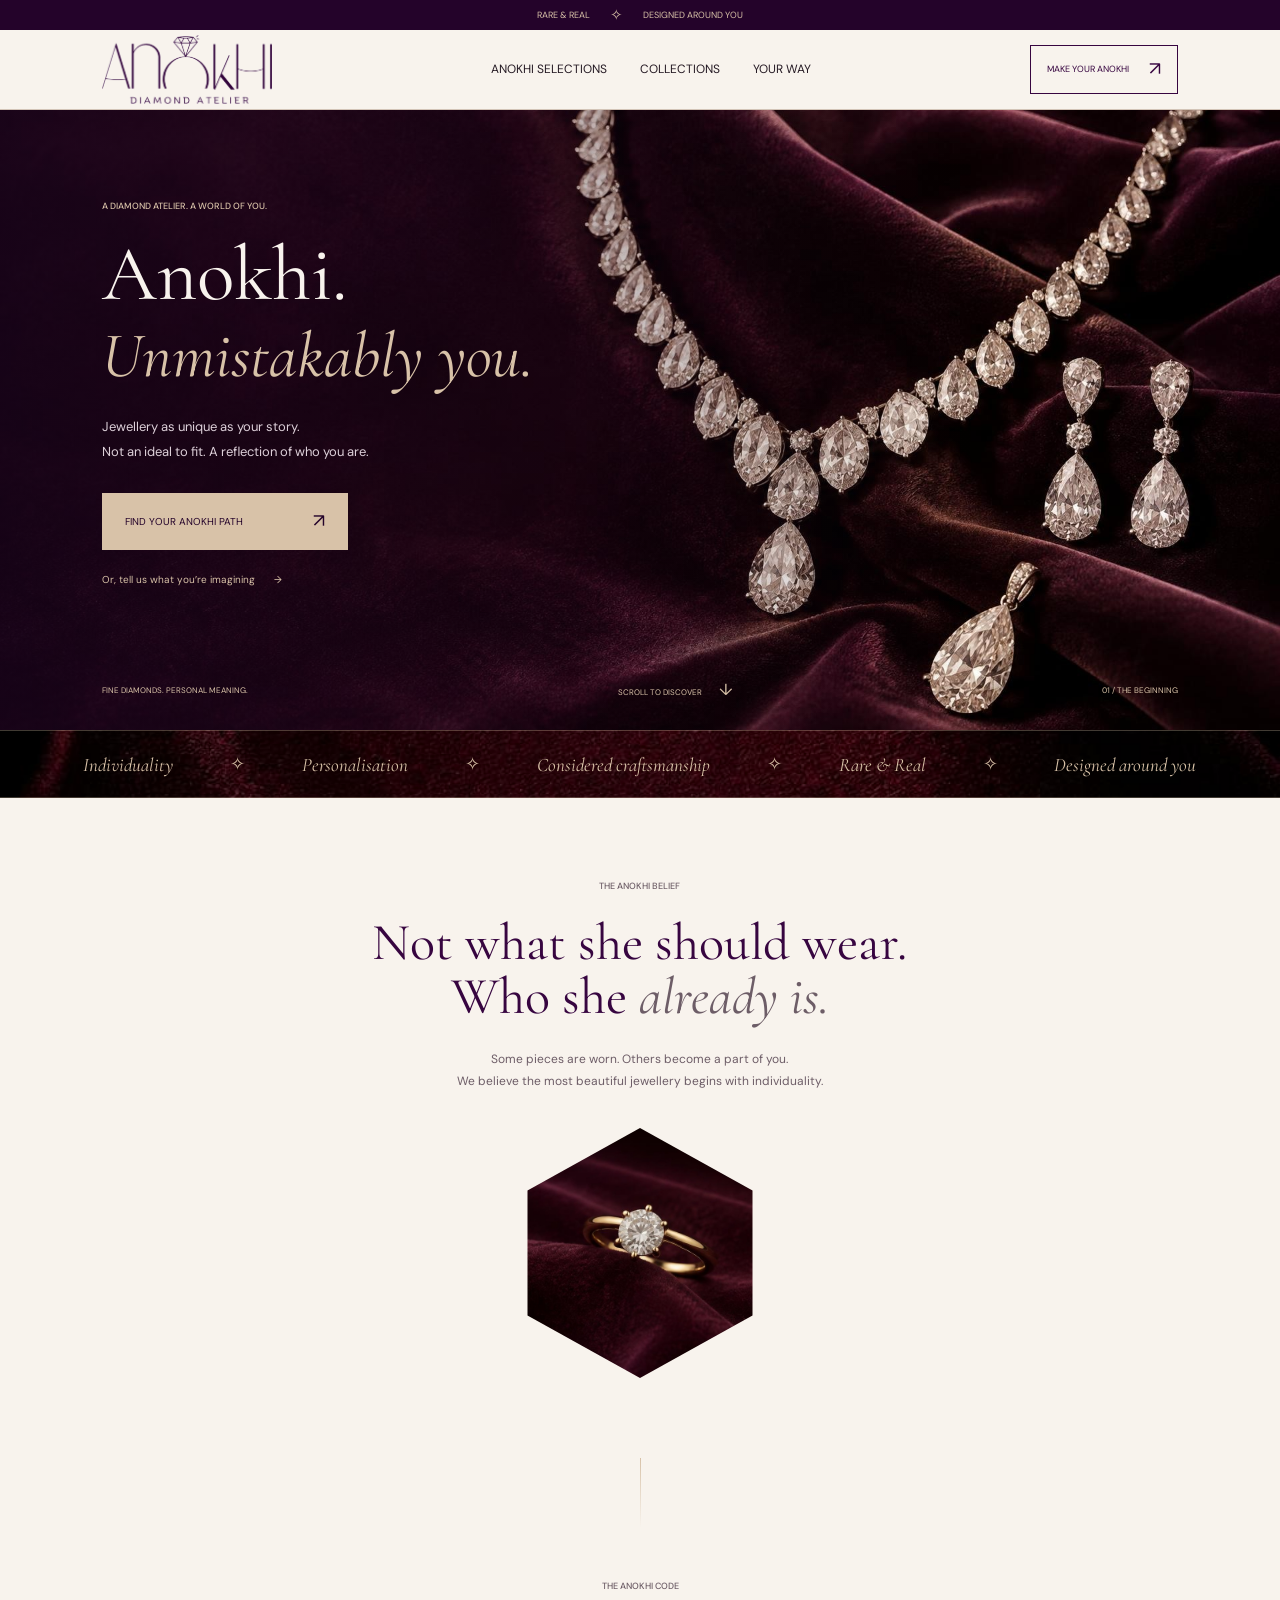
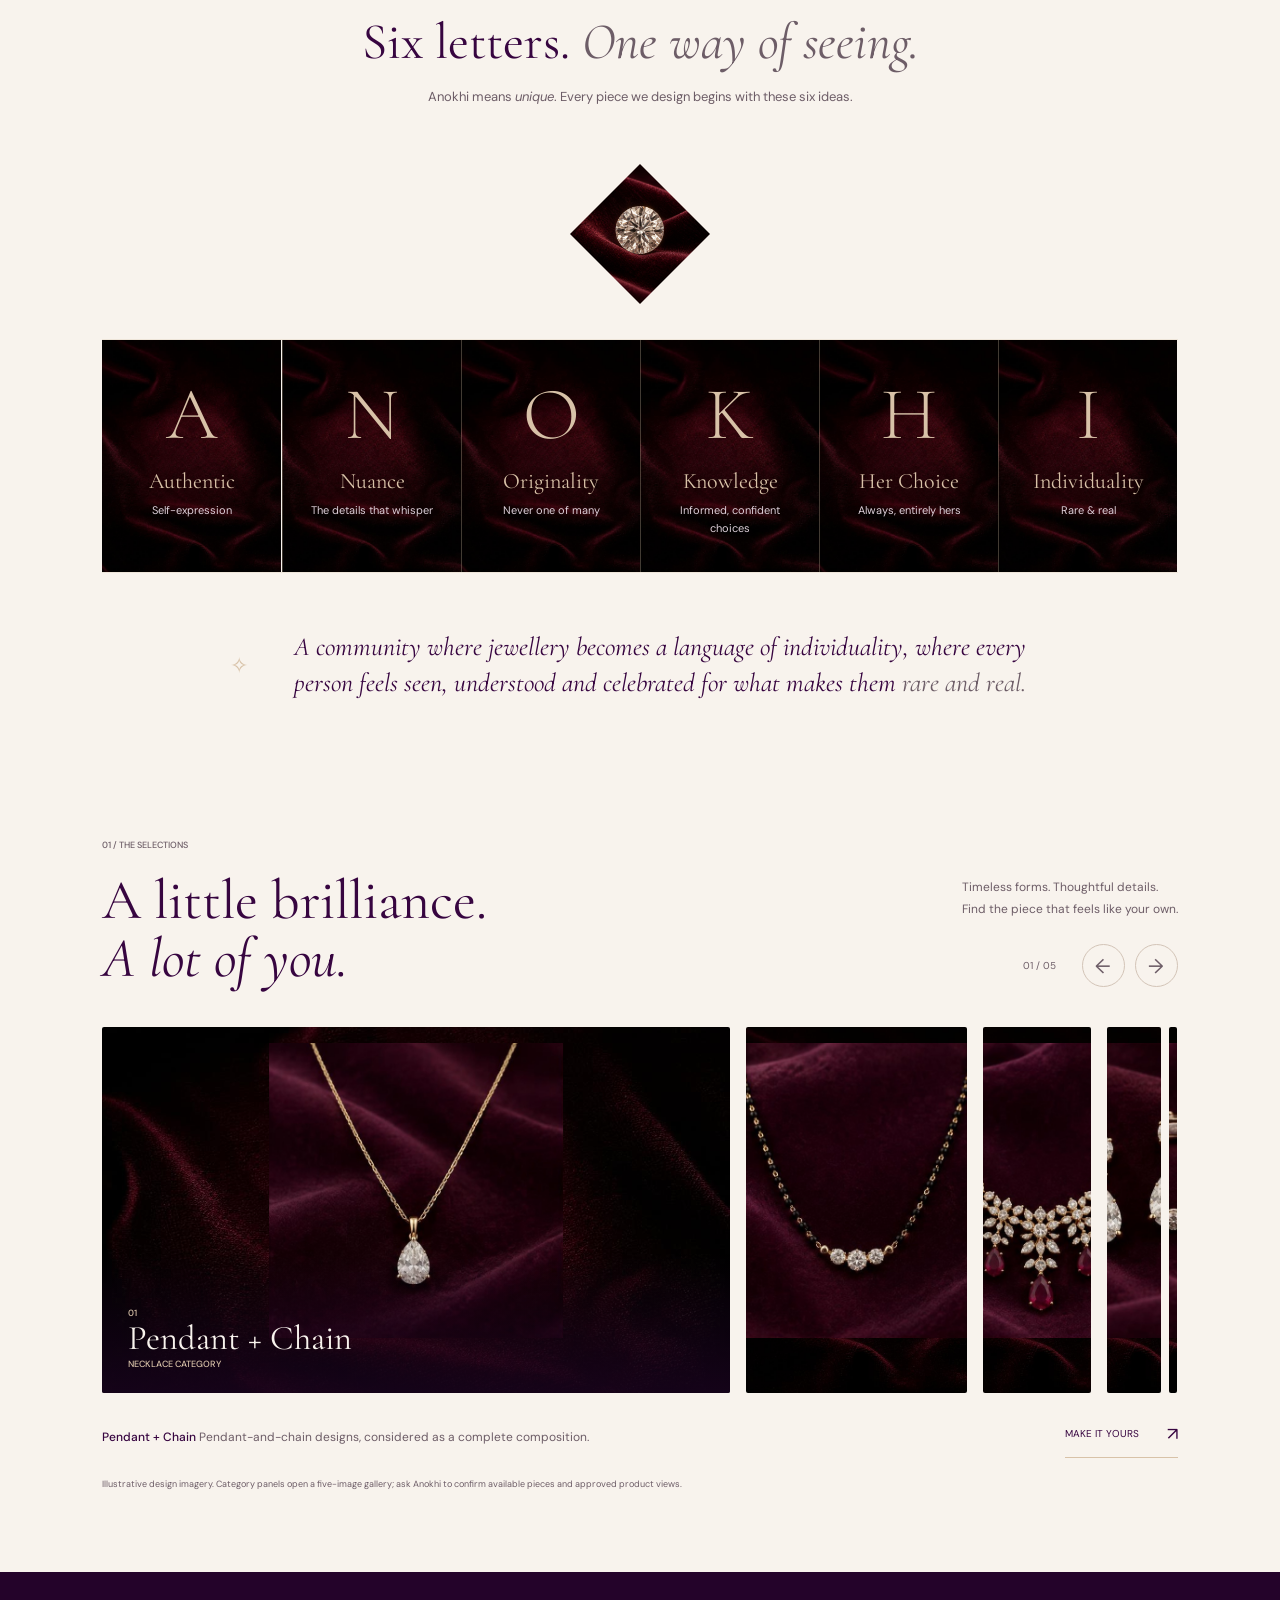
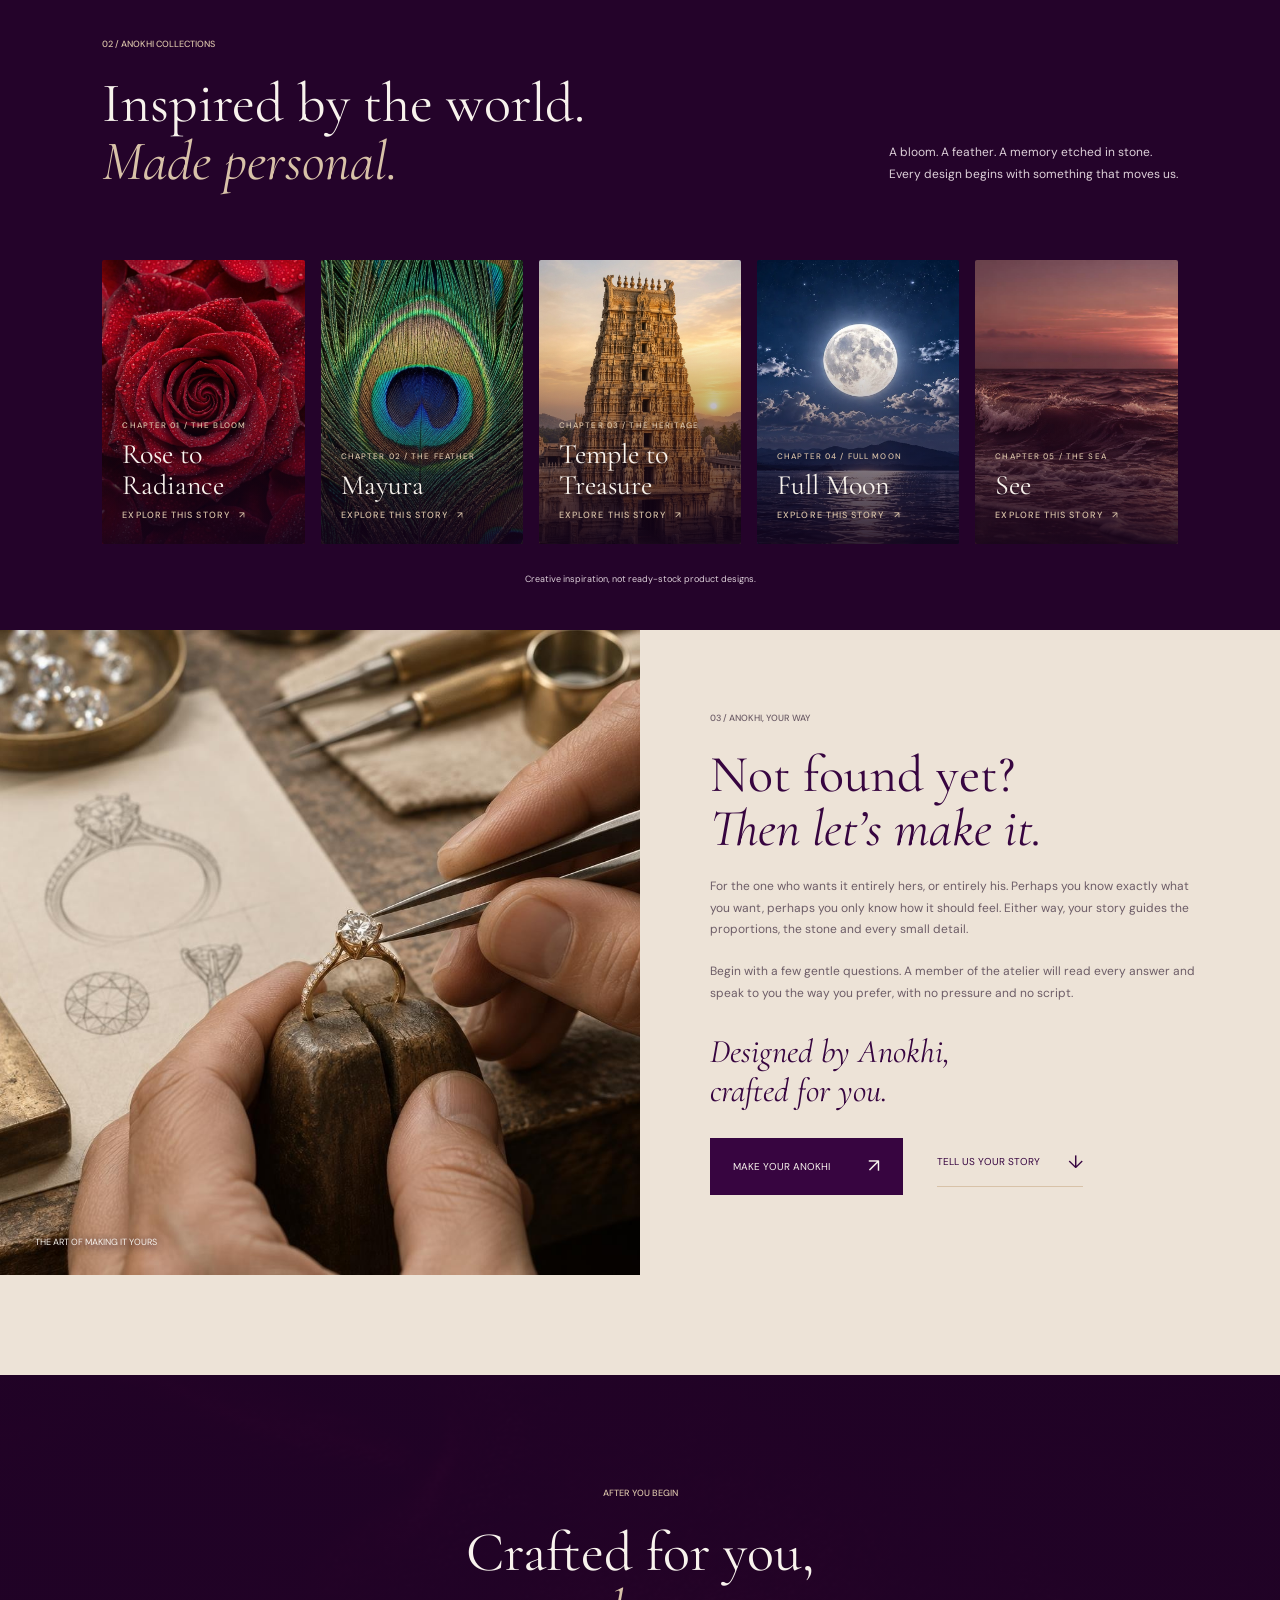
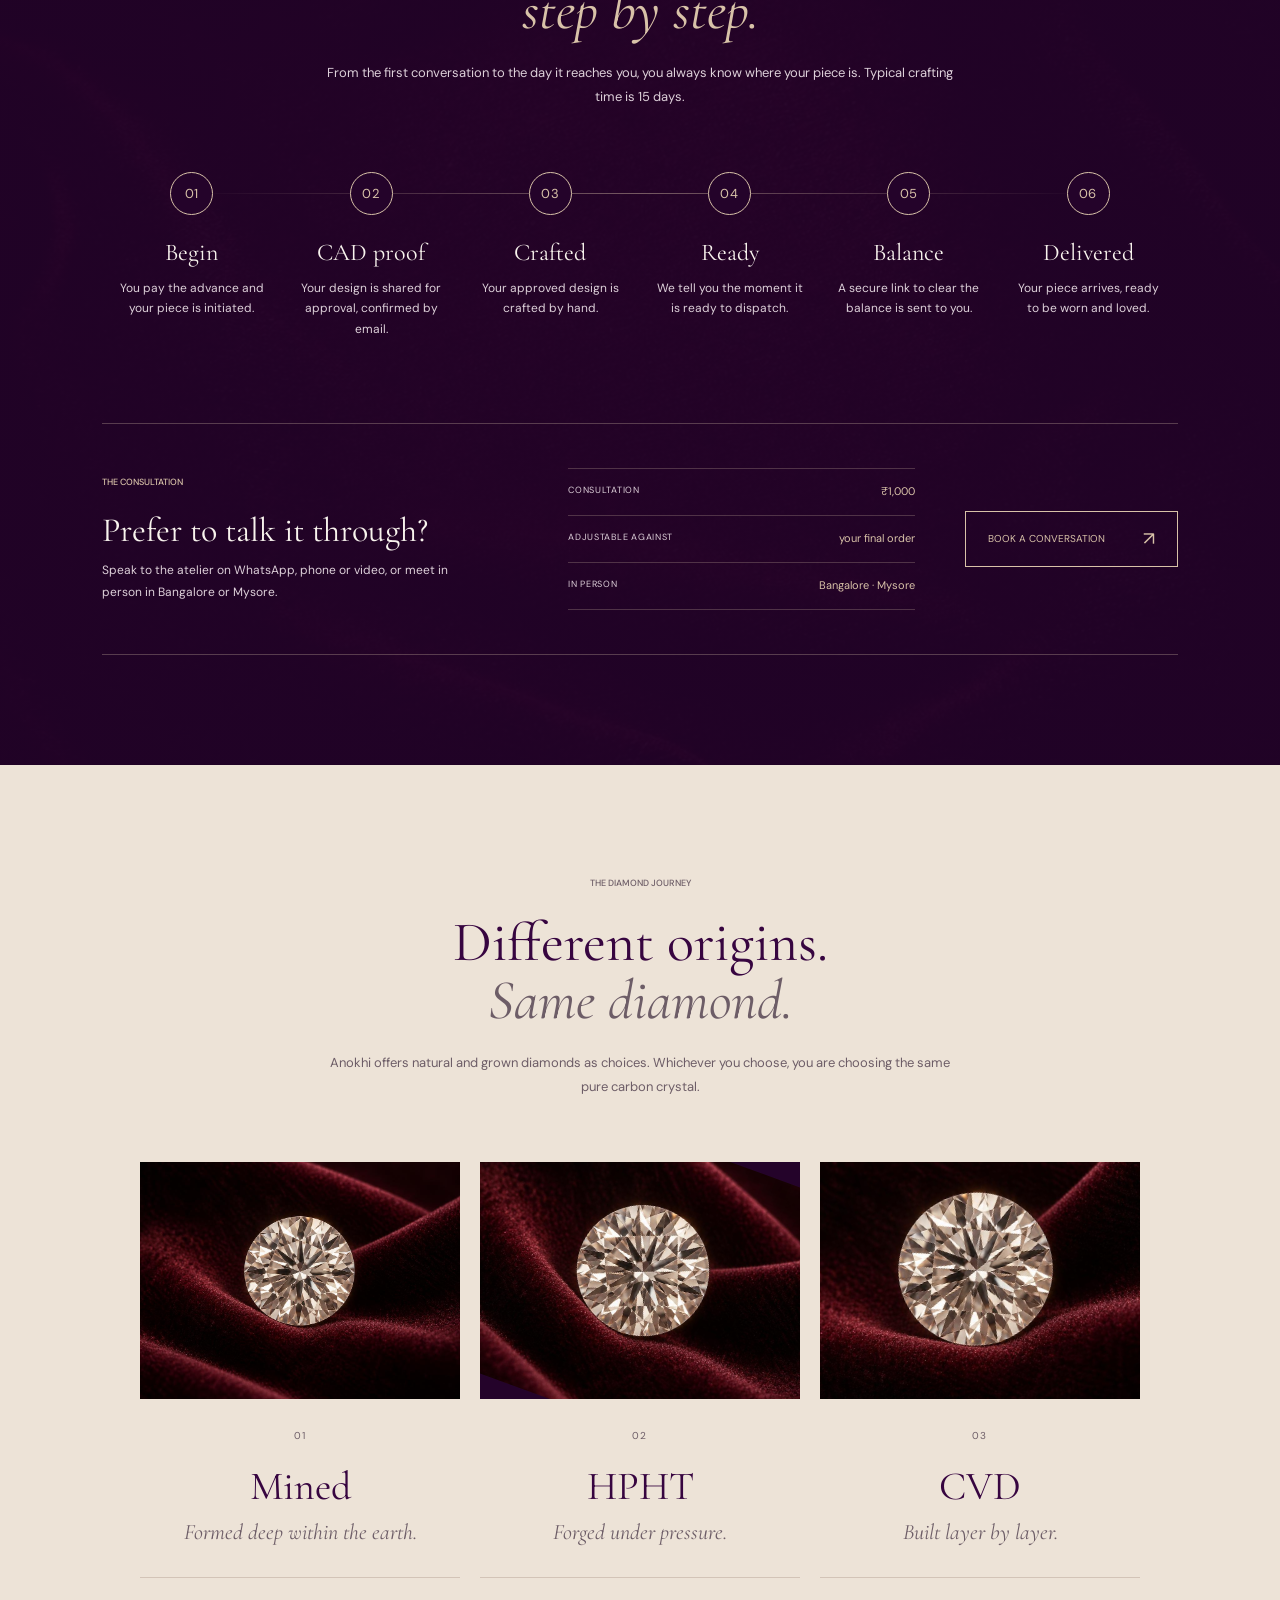
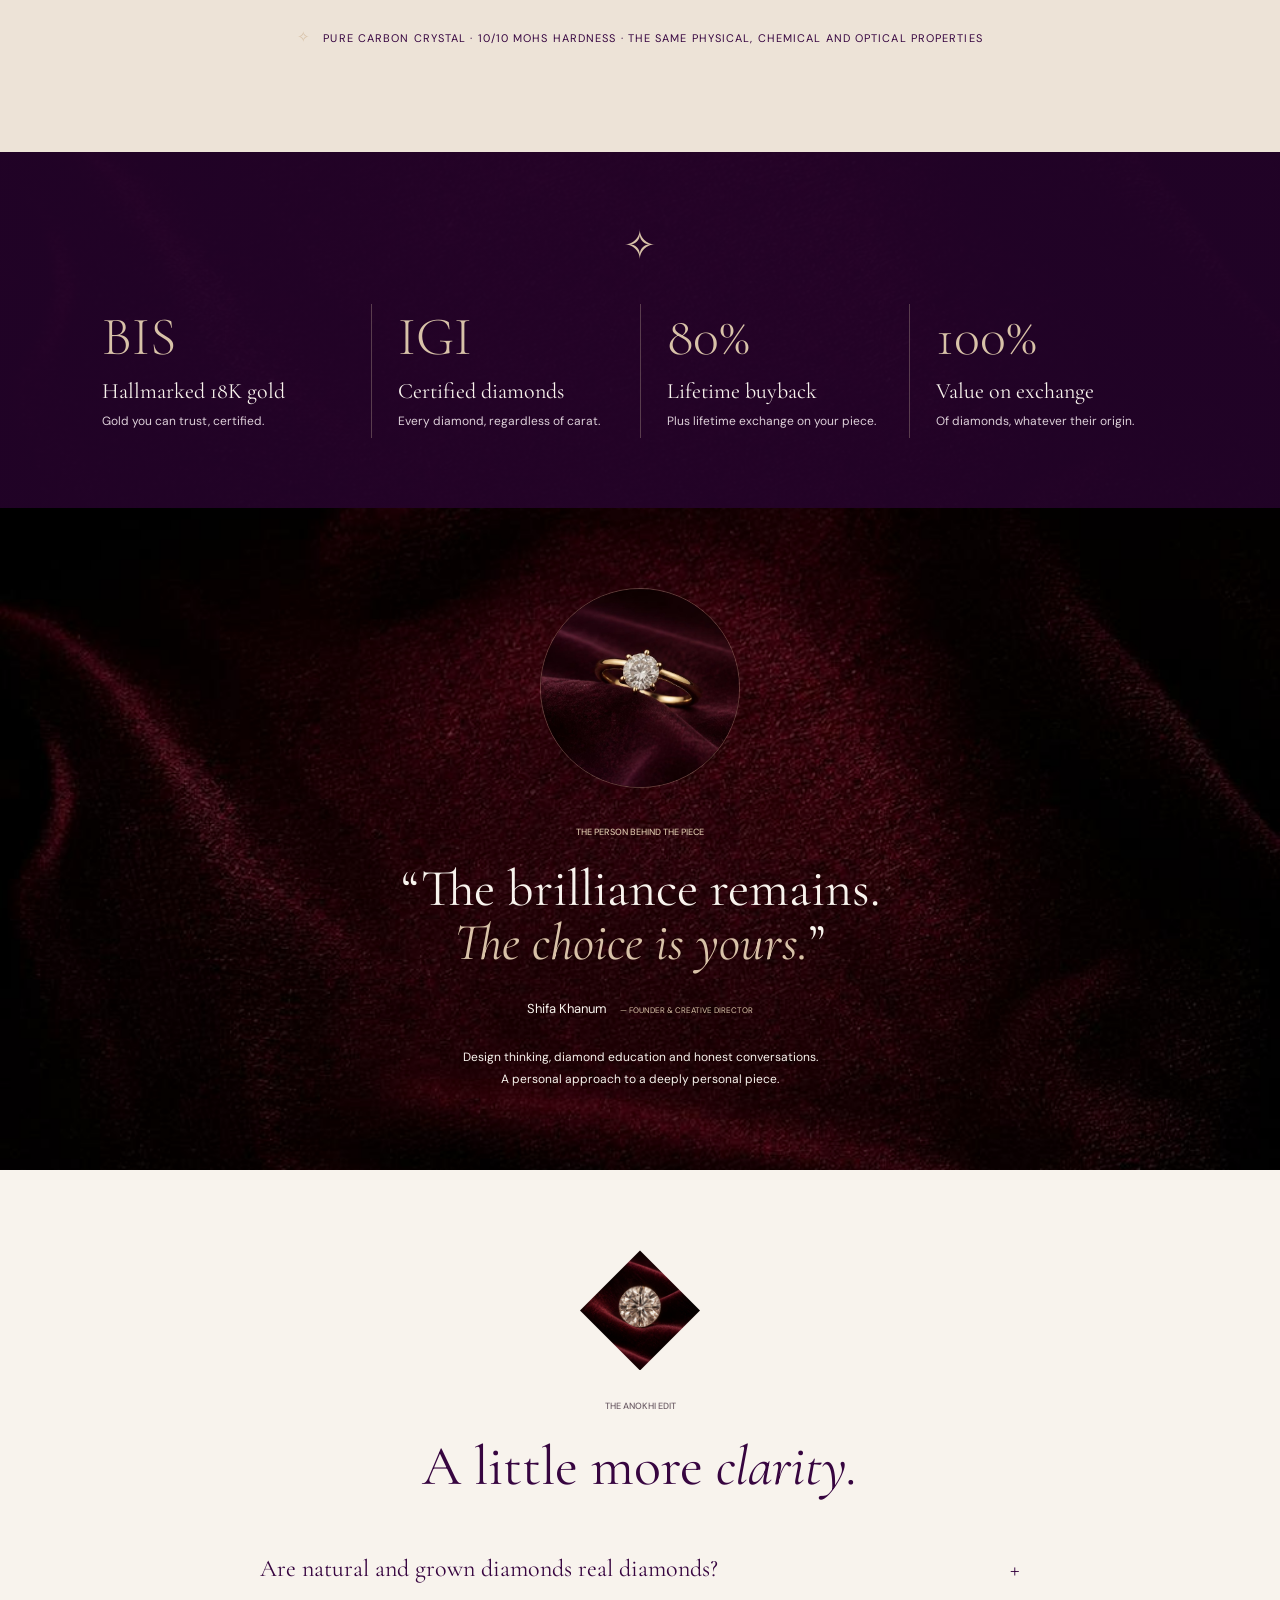
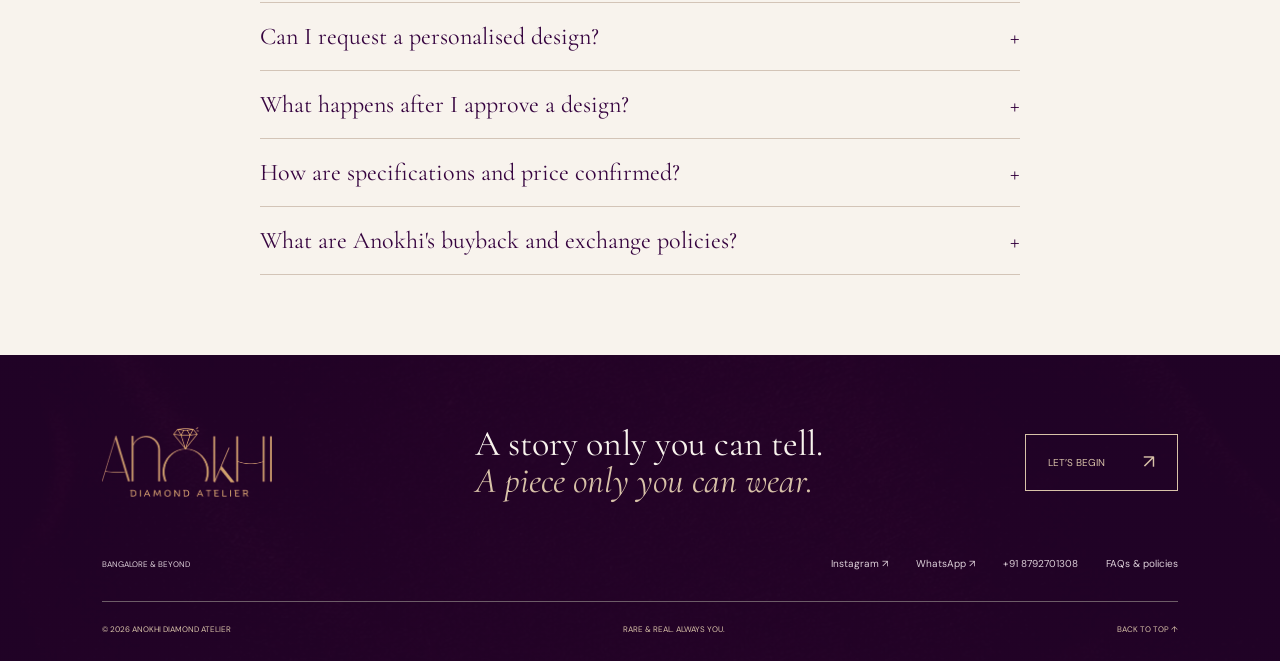
==== commit c08c068e: "Initial commit" ====
--- a/index.html
+++ b/index.html
@@ -182,7 +182,7 @@
           <span>THE ART OF MAKING IT YOURS</span>
         </div>
         <div class="journey-copy reveal" id="craft">
-          <p class="eyebrow">03 / JOURNEY 3 — ANOKHI, YOUR WAY</p>
+          <p class="eyebrow">03 / ANOKHI, YOUR WAY</p>
           <h2 id="journey-title">Not found yet?<br/><em>Then let’s make it.</em></h2>
           <p>For the one who wants it entirely hers, or entirely his. Perhaps you know exactly what you want, perhaps you only know how it should feel. Either way, your story guides the proportions, the stone and every small detail.</p>
           <p>Begin with a few gentle questions. A member of the atelier will read every answer and speak to you the way you prefer, with no pressure and no script.</p>
